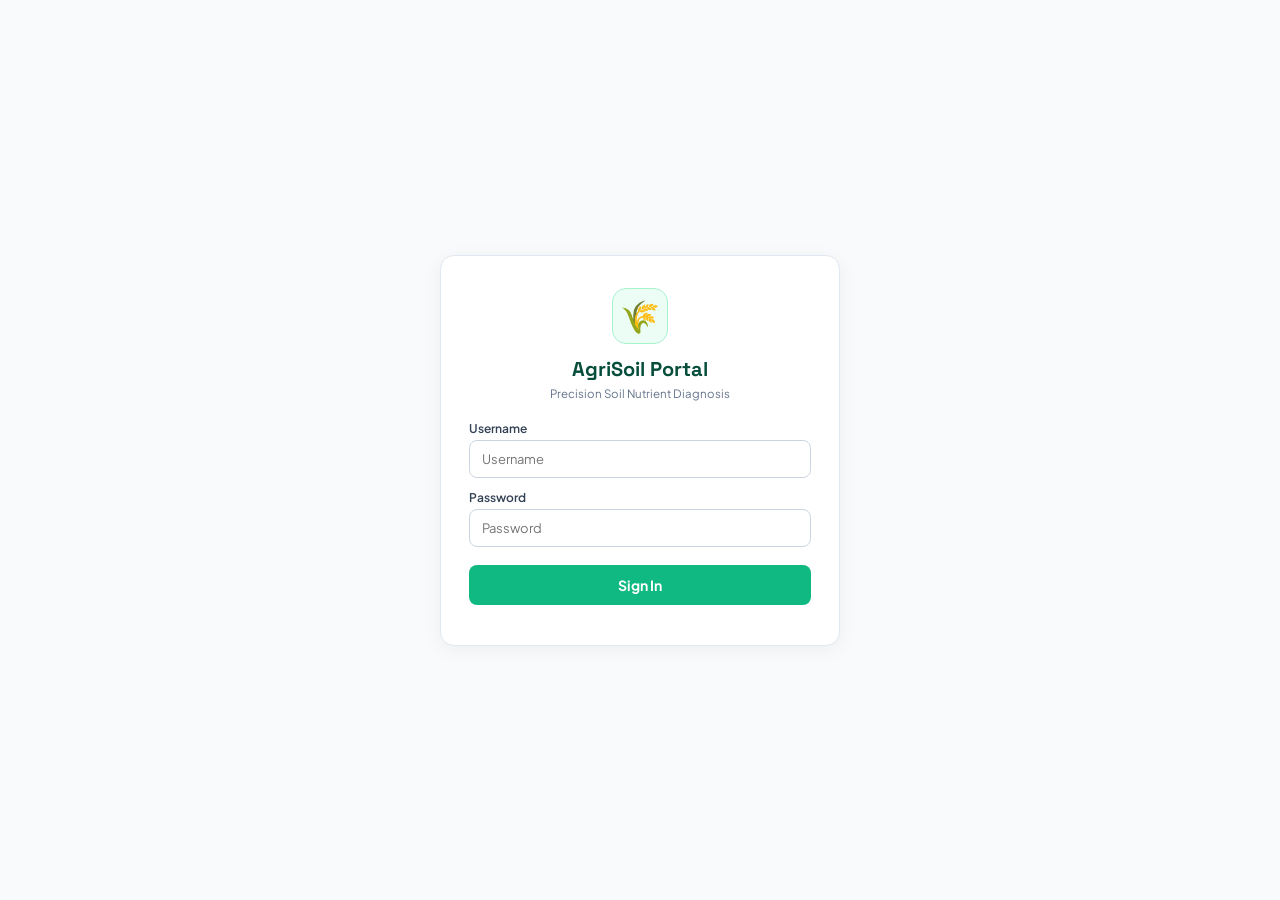
==== capstone/frontend/index.html @ a9e23e3c "fourth" ====
<!DOCTYPE html>
<html lang="en">
<head>
    <meta charset="UTF-8">
    <meta name="viewport" content="width=device-width, initial-scale=1.0">
    <title>Precision Soil Nutrient Diagnosis - Farmer Portal</title>
    
    <!-- Google Fonts -->
    <link rel="preconnect" href="https://fonts.googleapis.com">
    <link rel="preconnect" href="https://fonts.gstatic.com" crossorigin>
    <link href="https://fonts.googleapis.com/css2?family=Plus+Jakarta+Sans:wght@400;500;600;700;800&family=Space+Grotesk:wght@500;700&display=swap" rel="stylesheet">
    
    <!-- Leaflet CSS -->
    <link rel="stylesheet" href="https://unpkg.com/leaflet@1.9.4/dist/leaflet.css" integrity="sha256-p4NxAoJBhIIN+hmNHrzRCf9tD/miZyoHS5obTRR9BMY=" crossorigin=""/>
    
    <!-- Turf.js for geodesic spatial calculations -->
    <script src="https://unpkg.com/@turf/turf@7/turf.min.js"></script>

    <!-- Custom CSS -->
    <link rel="stylesheet" href="style.css">
</head>
<body>
    <!-- 1. Dedicated Farmer Login Screen (Username & Password Only) -->
    <div id="loginScreen" class="login-screen">
        <div class="login-card">
            <div class="login-header">
                <div class="login-logo">🌾</div>
                <h2>AgriSoil Portal</h2>
                <p>Precision Soil Nutrient Diagnosis</p>
            </div>

            <!-- Login Status / Error Notification -->
            <div id="loginStatusMessage" class="login-status-msg" style="display: none;"></div>

            <!-- Sign In Form (Username & Password Only) -->
            <form id="loginForm" class="auth-form">
                <div class="form-group">
                    <label for="loginUsername">Username</label>
                    <input type="text" id="loginUsername" placeholder="Username" autocomplete="username" required>
                </div>
                <div class="form-group">
                    <label for="loginPassword">Password</label>
                    <input type="password" id="loginPassword" placeholder="Password" autocomplete="current-password" required>
                </div>
                <button type="submit" class="btn-auth-primary" id="btnLoginSubmit">Sign In</button>
            </form>
        </div>
    </div>

    <!-- 2. Main Application Screen -->
    <div id="mainAppScreen" class="app-container" style="display: none;">
        
        <!-- Top App Header -->
        <header class="app-header">
            <div class="header-brand">
                <div class="header-icon">🌾</div>
                <div class="header-text">
                    <h1>Smart Soil Health &amp; Nutrient Portal</h1>
                    <p>Instant satellite soil test &amp; crop nutrient guide for your land</p>
                </div>
            </div>
            <div class="header-user" id="headerUserProfile">
                <img id="headerAvatar" class="header-avatar" src="https://ui-avatars.com/api/?name=Farmer" alt="Avatar">
                <div class="header-user-info">
                    <span class="header-user-name" id="headerUserName">Farmer Kishan</span>
                    <span class="header-user-email" id="headerUserEmail">farmer@gmail.com</span>
                </div>
                <button class="btn-logout-sm" id="btnLogoutHeader" title="Sign Out">🚪 Logout</button>
            </div>
        </header>

        <!-- Top Dashboard Viewport (Map on left, Field Controls on right) -->
        <div class="dashboard-viewport" id="dashboardViewport">
            
            <!-- Left: Full Satellite Map Area -->
            <div class="map-section">
                <div id="map"></div>
                
                <!-- Map Overlay Controls -->
                <div class="map-overlay-badge">
                    <span class="live-dot"></span>
                    <span>Live Satellite View</span>
                </div>

                <div class="map-coords-badge" id="mapCoordsBadge">
                    Lat: 13.3409 | Lon: 77.1009
                </div>
            </div>

            <!-- Right: Control Panel (Card Layout) -->
            <div class="controls-section">
                
                <!-- Saved Farms Card -->
                <div class="card" id="savedFarmsSection" style="display: none;">
                    <div class="card-header">
                        <h3>🌾 My Saved Fields</h3>
                        <span class="count-badge" id="farmsCountBadge">0 Fields</span>
                    </div>
                    <p class="card-desc">Choose one of your saved fields or mark a new field on the map below.</p>
                    <div class="select-wrapper">
                        <select id="savedFarmsSelect">
                            <option value="">-- Select a field --</option>
                        </select>
                    </div>
                    <div class="selected-farm-actions" id="farmActionsGroup" style="display: none;">
                        <button class="btn btn-danger-sm" id="btnDeleteFarm">🗑️ Remove Field</button>
                    </div>
                </div>

                <!-- Field Mapping Card (Inspired by reference project) -->
                <div class="card field-mapping-card">
                    <div class="card-header">
                        <h3>📍 Mark Field Boundary</h3>
                    </div>
                    
                    <!-- Status Banner -->
                    <div class="status-banner" id="statusBanner">
                        Click <strong>"Mark Field Corners"</strong>, then tap the 4 corners of your field on the map.
                    </div>

                    <!-- Drawing Controls -->
                    <div class="mapping-btn-grid">
                        <button class="btn btn-primary" id="btnStartDraw">
                            <span>🎯 Mark Field Corners</span>
                        </button>
                        <button class="btn btn-danger" id="btnClearField">
                            <span>🔄 Reset</span>
                        </button>
                        <button class="btn btn-success" id="btnCompleteField" disabled>
                            <span>✅ Done Marking</span>
                        </button>
                    </div>

                    <!-- Area & Selected Points Display -->
                    <div class="area-display" id="areaDisplay" style="display: none;">
                        <div class="area-header">Total Field Area</div>
                        <div class="area-number" id="areaValue">0.00 <span class="unit">Acres</span></div>
                        <div class="area-subinfo" id="areaSubInfo">0 hectares | 0 sq. meters</div>
                    </div>

                    <!-- Save Farm Form (appears when 4 points are completed) -->
                    <div class="save-farm-form" id="saveFarmForm" style="display: none;">
                        <label for="farmNameInput">Field Name:</label>
                        <input type="text" id="farmNameInput" placeholder="e.g. Rice Plot, North Field">
                        <button class="btn btn-emerald" id="btnSaveFarm">💾 Save Field</button>
                    </div>
                </div>

                <!-- Soil Fertility Diagnostic Card -->
                <div class="card fertility-card" id="fertilitySection" style="display: none;">
                    <div class="card-header">
                        <h3>🌱 Soil Health &amp; Nutrients</h3>
                        <span class="active-farm-badge" id="activeFarmBadge">No Field Selected</span>
                    </div>
                    <p class="card-desc">Scan your soil using satellite imagery to check pH and major nutrient levels (N, P, K).</p>
                    
                    <button class="btn btn-gradient" id="btnRunFertility">
                        <span>🔍 Check Soil Nutrients</span>
                    </button>

                    <!-- Processing Spinner -->
                    <div class="loading-container" id="loadingContainer" style="display: none;">
                        <div class="pulsing-radar"></div>
                        <h4 id="loadingTitle">Scanning Your Field from Satellite...</h4>
                        <p id="loadingSubtitle">Analyzing soil reflectance and nutrient levels across your field...</p>
                    </div>
                </div>

            </div>
        </div>

        <!-- 3. Full-Width Diagnosis Results Section (Displayed BELOW map and dashboard) -->
        <section class="results-container full-results-section" id="resultsContainer" style="display: none;">
            
            <!-- Top Return / Field Header Bar -->
            <div class="results-top-bar">
                <div class="results-field-info">
                    <span class="results-field-badge">📍 Field Analysis Results</span>
                    <h2 id="resultsFarmTitle" class="results-farm-title">Crop Health &amp; Soil Nutrients Report</h2>
                    <p class="results-farm-subtitle">Full-width view of satellite crop indicators and soil nutrient heatmaps. Scroll up anytime to return to your dashboard and change fields.</p>
                </div>
                <div class="results-bar-actions">
                    <button type="button" class="btn btn-change-field" onclick="scrollToDashboard()">
                        <span>⬆ Change Field / Back to Map</span>
                    </button>
                </div>
            </div>
            
            <!-- Metadata Strip -->
            <div class="meta-strip">
                <div class="meta-item">
                    <span class="meta-label">Scan Date</span>
                    <span class="meta-val" id="metaDate">-</span>
                </div>
                <div class="meta-item">
                    <span class="meta-label">Cloud Level</span>
                    <span class="meta-val" id="metaCloud">-</span>
                </div>
                <div class="meta-item">
                    <span class="meta-label">Detail Resolution</span>
                    <span class="meta-val">10m x 10m grid</span>
                </div>
                <div class="meta-item">
                    <span class="meta-label">Tested Land Points</span>
                    <span class="meta-val" id="metaPixels">-</span>
                </div>
            </div>

            <!-- Acquisition & Season Note -->
            <div class="season-note" id="seasonNoteBox" style="display: none;">
                <span class="season-icon">🛰️</span>
                <div class="season-text" id="seasonNoteText"></div>
            </div>

            <!-- Land-Cover Surface Validation Alert -->
            <div class="surface-alert" id="surfaceAlertBox" style="display: none;">
                <div class="surface-alert-header">
                    <span id="surfaceAlertIcon">🌱</span>
                    <span id="surfaceAlertTitle">Field Surface Check</span>
                </div>
                <div class="surface-alert-msg" id="surfaceAlertMsg"></div>
            </div>

            <!-- 1. STARTING SECTION: Crop & Soil Satellite Indicators (NDVI, NDBI, BSI, UI) -->
            <div id="viewSpectral" class="results-section-block">
                <div class="section-badge-header">
                    <span class="badge-icon">🛰️</span>
                    <div>
                        <h4 class="section-title">1. Crop Health &amp; Satellite Indicators</h4>
                        <p class="section-subtitle">Real-time vegetation vigor, ground moisture, and bare soil exposure across your field</p>
                    </div>
                </div>

                <!-- 4 Spectral Stat Cards -->
                <div class="nutrients-grid">
                    <div class="nutrient-card card-n">
                        <div class="nut-header">Crop Greenness (NDVI)</div>
                        <div class="nut-val" id="valNdvi">-</div>
                        <div class="nut-status" id="statusNdvi">Plant Health</div>
                        <div class="nut-range" id="rangeNdvi">Min: - | Max: -</div>
                    </div>

                    <div class="nutrient-card card-p">
                        <div class="nut-header">Dry Earth Index (NDBI)</div>
                        <div class="nut-val" id="valNdbi">-</div>
                        <div class="nut-status" id="statusNdbi">Dry Soil Level</div>
                        <div class="nut-range" id="rangeNdbi">Min: - | Max: -</div>
                    </div>

                    <div class="nutrient-card card-ph">
                        <div class="nut-header">Bare Soil Coverage (BSI)</div>
                        <div class="nut-val" id="valBsi">-</div>
                        <div class="nut-status" id="statusBsi">Soil Openness</div>
                        <div class="nut-range" id="rangeBsi">Min: - | Max: -</div>
                    </div>

                    <div class="nutrient-card card-k">
                        <div class="nut-header">Hard Surface Index (UI)</div>
                        <div class="nut-val" id="valUi">-</div>
                        <div class="nut-status" id="statusUi">Firm Surface</div>
                        <div class="nut-range" id="rangeUi">Min: - | Max: -</div>
                    </div>
                </div>

                <!-- 4 Satellite Spectral Heatmaps -->
                <h5 class="subsection-title">Satellite Indicator Maps</h5>
                <div class="heatmaps-grid">
                    <div class="heatmap-box">
                        <div class="heatmap-header-row">
                            <h5>Crop Greenness (NDVI)</h5>
                            <button type="button" class="btn-fullscreen-toggle" onclick="openFullscreenModal('imgHeatmapNdvi', 'Crop Growth &amp; Greenness (NDVI)')">⛶ Full Screen</button>
                        </div>
                        <div class="img-wrapper" onclick="openFullscreenModal('imgHeatmapNdvi', 'Crop Growth &amp; Greenness (NDVI)')">
                            <img id="imgHeatmapNdvi" alt="Crop Greenness Map" src="">
                        </div>
                    </div>

                    <div class="heatmap-box">
                        <div class="heatmap-header-row">
                            <h5>Dry Soil Exposure (NDBI)</h5>
                            <button type="button" class="btn-fullscreen-toggle" onclick="openFullscreenModal('imgHeatmapNdbi', 'Dry Soil Exposure (NDBI)')">⛶ Full Screen</button>
                        </div>
                        <div class="img-wrapper" onclick="openFullscreenModal('imgHeatmapNdbi', 'Dry Soil Exposure (NDBI)')">
                            <img id="imgHeatmapNdbi" alt="Dry Earth Map" src="">
                        </div>
                    </div>

                    <div class="heatmap-box">
                        <div class="heatmap-header-row">
                            <h5>Open Soil Coverage (BSI)</h5>
                            <button type="button" class="btn-fullscreen-toggle" onclick="openFullscreenModal('imgHeatmapBsi', 'Open Soil Coverage (BSI)')">⛶ Full Screen</button>
                        </div>
                        <div class="img-wrapper" onclick="openFullscreenModal('imgHeatmapBsi', 'Open Soil Coverage (BSI)')">
                            <img id="imgHeatmapBsi" alt="Bare Soil Map" src="">
                        </div>
                    </div>

                    <div class="heatmap-box">
                        <div class="heatmap-header-row">
                            <h5>Hard Surface / Structure (UI)</h5>
                            <button type="button" class="btn-fullscreen-toggle" onclick="openFullscreenModal('imgHeatmapUi', 'Hard Surface / Structure (UI)')">⛶ Full Screen</button>
                        </div>
                        <div class="img-wrapper" onclick="openFullscreenModal('imgHeatmapUi', 'Hard Surface / Structure (UI)')">
                            <img id="imgHeatmapUi" alt="Surface Map" src="">
                        </div>
                    </div>
                </div>
            </div>

            <!-- 2. NEXT SECTION: Essential Soil Nutrients (pH, N, P, K) -->
            <div id="viewNutrients" class="results-section-block">
                <div class="section-badge-header">
                    <span class="badge-icon">🌾</span>
                    <div>
                        <h4 class="section-title">2. Soil Nutrients &amp; Fertility Levels</h4>
                        <p class="section-subtitle">Estimated soil acidity and major macronutrient levels for balanced crop fertilization</p>
                    </div>
                </div>

                <!-- 4 Nutrient Stat Cards -->
                <div class="nutrients-grid">
                    <div class="nutrient-card card-ph">
                        <div class="nut-header">Soil Acidity / pH Level</div>
                        <div class="nut-val" id="valPh">-</div>
                        <div class="nut-status" id="statusPh">Optimal</div>
                        <div class="nut-range" id="rangePh">Min: - | Max: -</div>
                    </div>

                    <div class="nutrient-card card-n">
                        <div class="nut-header">Nitrogen (N) - Plant Growth</div>
                        <div class="nut-val" id="valN">- <span class="sub-unit">mg/kg</span></div>
                        <div class="nut-status" id="statusN">Optimal</div>
                        <div class="nut-range" id="rangeN">Min: - | Max: -</div>
                    </div>

                    <div class="nutrient-card card-p">
                        <div class="nut-header">Phosphorus (P) - Root Health</div>
                        <div class="nut-val" id="valP">- <span class="sub-unit">mg/kg</span></div>
                        <div class="nut-status" id="statusP">Optimal</div>
                        <div class="nut-range" id="rangeP">Min: - | Max: -</div>
                    </div>

                    <div class="nutrient-card card-k">
                        <div class="nut-header">Potassium (K) - Plant Strength</div>
                        <div class="nut-val" id="valK">- <span class="sub-unit">mg/kg</span></div>
                        <div class="nut-status" id="statusK">Optimal</div>
                        <div class="nut-range" id="rangeK">Min: - | Max: -</div>
                    </div>
                </div>

                <!-- 4 Soil Nutrient Distribution Heatmaps -->
                <h5 class="subsection-title">Nutrient Distribution Maps</h5>
                <div class="heatmaps-grid">
                    <div class="heatmap-box">
                        <div class="heatmap-header-row">
                            <h5>Soil pH Level Map</h5>
                            <button type="button" class="btn-fullscreen-toggle" onclick="openFullscreenModal('imgHeatmapPh', 'Soil pH Level Map')">⛶ Full Screen</button>
                        </div>
                        <div class="img-wrapper" onclick="openFullscreenModal('imgHeatmapPh', 'Soil pH Level Map')">
                            <img id="imgHeatmapPh" alt="Soil pH Map" src="">
                        </div>
                    </div>

                    <div class="heatmap-box">
                        <div class="heatmap-header-row">
                            <h5>Nitrogen (N) Map</h5>
                            <button type="button" class="btn-fullscreen-toggle" onclick="openFullscreenModal('imgHeatmapN', 'Nitrogen (N) Distribution Map')">⛶ Full Screen</button>
                        </div>
                        <div class="img-wrapper" onclick="openFullscreenModal('imgHeatmapN', 'Nitrogen (N) Distribution Map')">
                            <img id="imgHeatmapN" alt="Nitrogen Map" src="">
                        </div>
                    </div>

                    <div class="heatmap-box">
                        <div class="heatmap-header-row">
                            <h5>Phosphorus (P) Map</h5>
                            <button type="button" class="btn-fullscreen-toggle" onclick="openFullscreenModal('imgHeatmapP', 'Phosphorus (P) Distribution Map')">⛶ Full Screen</button>
                        </div>
                        <div class="img-wrapper" onclick="openFullscreenModal('imgHeatmapP', 'Phosphorus (P) Distribution Map')">
                            <img id="imgHeatmapP" alt="Phosphorus Map" src="">
                        </div>
                    </div>

                    <div class="heatmap-box">
                        <div class="heatmap-header-row">
                            <h5>Potassium (K) Map</h5>
                            <button type="button" class="btn-fullscreen-toggle" onclick="openFullscreenModal('imgHeatmapK', 'Potassium (K) Distribution Map')">⛶ Full Screen</button>
                        </div>
                        <div class="img-wrapper" onclick="openFullscreenModal('imgHeatmapK', 'Potassium (K) Distribution Map')">
                            <img id="imgHeatmapK" alt="Potassium Map" src="">
                        </div>
                    </div>
                </div>
            </div>

        </section>

    </div>

    <!-- Floating Back-to-Dashboard Button -->
    <button id="btnFloatingBackToDashboard" class="btn-floating-top" onclick="scrollToDashboard()" title="Change Field / Back to Map" style="display: none;">
        <span>⬆ Change Field</span>
    </button>

    <!-- Full Screen Image Modal -->
    <div id="fullscreenModal" class="fullscreen-modal" style="display: none;">
        <div class="fullscreen-modal-backdrop" onclick="closeFullscreenModal()"></div>
        <div class="fullscreen-modal-content">
            <div class="fullscreen-modal-header">
                <h3 id="fullscreenModalTitle">Map View</h3>
                <button type="button" class="btn-modal-close" onclick="closeFullscreenModal()" title="Close (Esc)">✕ Close</button>
            </div>
            <div class="fullscreen-modal-body">
                <img id="fullscreenModalImg" src="" alt="Full Screen Map View">
            </div>
        </div>
    </div>

    <!-- Leaflet JS -->
    <script src="https://unpkg.com/leaflet@1.9.4/dist/leaflet.js" integrity="sha256-20nQCchB9co0qIjJZRGuk2/Z9VM+kNiyxNV1lvTlZBo=" crossorigin=""></script>
    
    <!-- Application Logic -->
    <script src="app.js"></script>
</body>
</html>
---- capstone/frontend/style.css ----
/* ==========================================================================
   Precision Soil Nutrient Diagnosis - UI/UX Stylesheet
   Modern, responsive agricultural portal with Leaflet satellite mapping
   ========================================================================== */

:root {
    --bg-gradient: linear-gradient(135deg, #064e3b 0%, #047857 50%, #10b981 100%);
    --card-bg: #ffffff;
    --primary: #2563eb;
    --primary-hover: #1d4ed8;
    --success: #16a34a;
    --success-hover: #15803d;
    --danger: #dc2626;
    --danger-hover: #b91c1c;
    --emerald: #059669;
    --emerald-hover: #047857;
    --text-main: #0f172a;
    --text-muted: #64748b;
    --border-color: #e2e8f0;
    --font-sans: 'Plus Jakarta Sans', system-ui, -apple-system, sans-serif;
    --font-heading: 'Space Grotesk', sans-serif;
}

* {
    margin: 0;
    padding: 0;
    box-sizing: border-box;
}

body {
    font-family: var(--font-sans);
    background: var(--bg-gradient);
    min-height: 100vh;
    color: var(--text-main);
    overflow-x: hidden;
    overflow-y: auto;
    scroll-behavior: smooth;
}

/* App Main Container (Vertical Page Flow) */
.app-container {
    display: flex;
    flex-direction: column;
    width: 100%;
    min-height: 100vh;
    padding: 0;
    gap: 0;
}

/* Top App Header (Spans Full Width at Top) */
.app-header {
    width: 100%;
    display: flex;
    align-items: center;
    justify-content: space-between;
    padding: 12px 28px;
    background: #ffffff;
    border-bottom: 1px solid var(--border-color);
    box-shadow: 0 2px 10px rgba(0, 0, 0, 0.05);
    position: sticky;
    top: 0;
    z-index: 1000;
    box-sizing: border-box;
}

/* Dashboard Viewport (Map on Left, Field Controls on Right) */
.dashboard-viewport {
    display: flex;
    gap: 20px;
    padding: 20px 28px;
    height: calc(100vh - 72px);
    min-height: 620px;
    box-sizing: border-box;
    width: 100%;
}

/* Map Section (Left 58%) */
.map-section {
    flex: 1.35;
    background: #0f172a;
    border-radius: 16px;
    overflow: hidden;
    position: relative;
    box-shadow: 0 10px 30px rgba(0, 0, 0, 0.15);
    border: 1px solid rgba(255, 255, 255, 0.15);
    height: 100%;
}

#map {
    height: 100%;
    width: 100%;
    z-index: 1;
}

.map-overlay-badge {
    position: absolute;
    top: 16px;
    left: 60px;
    background: rgba(15, 23, 42, 0.85);
    backdrop-filter: blur(8px);
    color: #f8fafc;
    padding: 8px 14px;
    border-radius: 30px;
    font-size: 12px;
    font-weight: 600;
    z-index: 1000;
    display: flex;
    align-items: center;
    gap: 8px;
    border: 1px solid rgba(255, 255, 255, 0.2);
    box-shadow: 0 4px 12px rgba(0,0,0,0.3);
}

.live-dot {
    width: 8px;
    height: 8px;
    background: #10b981;
    border-radius: 50%;
    animation: pulseDot 2s infinite;
}

@keyframes pulseDot {
    0% { transform: scale(0.95); box-shadow: 0 0 0 0 rgba(16, 185, 129, 0.7); }
    70% { transform: scale(1.1); box-shadow: 0 0 0 8px rgba(16, 185, 129, 0); }
    100% { transform: scale(0.95); box-shadow: 0 0 0 0 rgba(16, 185, 129, 0); }
}

.map-coords-badge {
    position: absolute;
    bottom: 16px;
    right: 16px;
    background: rgba(15, 23, 42, 0.8);
    backdrop-filter: blur(6px);
    color: #cbd5e1;
    padding: 6px 12px;
    border-radius: 8px;
    font-size: 11px;
    font-family: monospace;
    z-index: 1000;
    pointer-events: none;
}

/* Controls Section (Right 42%) */
.controls-section {
    flex: 1;
    background: rgba(255, 255, 255, 0.98);
    backdrop-filter: blur(12px);
    border-radius: 16px;
    padding: 20px;
    overflow-y: auto;
    height: 100%;
    box-shadow: 0 10px 30px rgba(0, 0, 0, 0.08);
    display: flex;
    flex-direction: column;
    gap: 16px;
    border: 1px solid var(--border-color);
    box-sizing: border-box;
}

/* Custom Scrollbar */
.controls-section::-webkit-scrollbar {
    width: 6px;
}
.controls-section::-webkit-scrollbar-thumb {
    background: #cbd5e1;
    border-radius: 4px;
}

.header-brand {
    display: flex;
    align-items: center;
    gap: 12px;
}

.header-icon {
    font-size: 26px;
    background: #ecfdf5;
    width: 44px;
    height: 44px;
    display: flex;
    align-items: center;
    justify-content: center;
    border-radius: 12px;
    border: 1px solid #a7f3d0;
}

.header-text h1 {
    font-family: var(--font-heading);
    font-size: 16px;
    font-weight: 700;
    color: #064e3b;
    line-height: 1.2;
}

.header-text p {
    font-size: 11px;
    color: var(--text-muted);
}

.header-user {
    display: flex;
    align-items: center;
    gap: 8px;
    background: #f8fafc;
    border: 1px solid #e2e8f0;
    padding: 4px 10px 4px 6px;
    border-radius: 24px;
}

.header-avatar {
    width: 32px;
    height: 32px;
    border-radius: 50%;
    object-fit: cover;
    background: #e2e8f0;
    border: 1.5px solid #10b981;
}

.header-user-info {
    display: flex;
    flex-direction: column;
    text-align: left;
    max-width: 140px;
}

.header-user-name {
    font-size: 12px;
    font-weight: 700;
    color: #0f172a;
    white-space: nowrap;
    overflow: hidden;
    text-overflow: ellipsis;
}

.header-user-email {
    font-size: 10px;
    color: #64748b;
    white-space: nowrap;
    overflow: hidden;
    text-overflow: ellipsis;
}

.btn-logout-sm {
    background: #fee2e2;
    color: #dc2626;
    border: 1px solid #fca5a5;
    border-radius: 12px;
    padding: 4px 8px;
    font-size: 11px;
    font-weight: 600;
    cursor: pointer;
    transition: all 0.2s;
    white-space: nowrap;
}

.btn-logout-sm:hover {
    background: #fca5a5;
    color: #7f1d1d;
}

/* Card Common */
.card {
    background: #ffffff;
    border-radius: 12px;
    padding: 16px;
    border: 1px solid var(--border-color);
    box-shadow: 0 2px 8px rgba(0,0,0,0.04);
}

.card-header {
    display: flex;
    justify-content: space-between;
    align-items: center;
    margin-bottom: 8px;
}

.card-header h3 {
    font-size: 14px;
    font-weight: 700;
    color: #1e293b;
}

.card-desc {
    font-size: 12px;
    color: var(--text-muted);
    margin-bottom: 12px;
    line-height: 1.4;
}

.badge {
    background: #f1f5f9;
    color: #64748b;
    padding: 3px 8px;
    border-radius: 20px;
    font-size: 11px;
    font-weight: 600;
}

.count-badge {
    background: #ecfdf5;
    color: #059669;
    padding: 3px 8px;
    border-radius: 20px;
    font-size: 11px;
    font-weight: 700;
}

/* Auth Section */
.input-group {
    display: flex;
    gap: 8px;
}

.input-group input, .save-farm-form input, select {
    width: 100%;
    padding: 10px 12px;
    border: 1.5px solid var(--border-color);
    border-radius: 8px;
    font-size: 13px;
    font-family: inherit;
    transition: all 0.2s;
    outline: none;
}

.input-group input:focus, .save-farm-form input:focus, select:focus {
    border-color: var(--emerald);
    box-shadow: 0 0 0 3px rgba(16, 185, 129, 0.15);
}

.farmer-profile {
    display: flex;
    align-items: center;
    gap: 12px;
}

.profile-avatar {
    width: 44px;
    height: 44px;
    border-radius: 50%;
    background: #e0f2fe;
    display: flex;
    align-items: center;
    justify-content: center;
    font-size: 22px;
}

.profile-details {
    flex: 1;
}

.profile-details h4 {
    font-size: 14px;
    font-weight: 700;
    color: #0f172a;
}

.profile-details span {
    font-size: 11px;
    color: var(--text-muted);
    display: block;
}

.farmer-id-tag {
    font-size: 10px;
    font-weight: 700;
    color: #059669;
    background: #ecfdf5;
    display: inline-block;
    padding: 2px 6px;
    border-radius: 4px;
    margin-top: 2px;
}

/* Buttons */
.btn {
    padding: 10px 16px;
    border: none;
    border-radius: 8px;
    font-size: 13px;
    font-weight: 600;
    cursor: pointer;
    transition: all 0.2s;
    display: inline-flex;
    align-items: center;
    justify-content: center;
    gap: 6px;
    white-space: nowrap;
}

.btn:disabled {
    opacity: 0.5;
    cursor: not-allowed;
    transform: none !important;
}

.btn-primary {
    background: var(--primary);
    color: white;
}
.btn-primary:hover:not(:disabled) {
    background: var(--primary-hover);
    transform: translateY(-1px);
}

.btn-danger {
    background: var(--danger);
    color: white;
}
.btn-danger:hover:not(:disabled) {
    background: var(--danger-hover);
    transform: translateY(-1px);
}

.btn-success {
    background: var(--success);
    color: white;
}
.btn-success:hover:not(:disabled) {
    background: var(--success-hover);
    transform: translateY(-1px);
}

.btn-emerald {
    background: var(--emerald);
    color: white;
    width: 100%;
}
.btn-emerald:hover:not(:disabled) {
    background: var(--emerald-hover);
}

.btn-secondary {
    background: #f1f5f9;
    color: #334155;
    border: 1px solid #cbd5e1;
}
.btn-secondary:hover {
    background: #e2e8f0;
}

.btn-logout {
    background: #fef2f2;
    color: #dc2626;
    border: 1px solid #fecaca;
    padding: 6px 12px;
    font-size: 12px;
}
.btn-logout:hover {
    background: #fee2e2;
}

.btn-danger-sm {
    background: #fef2f2;
    color: #dc2626;
    border: 1px solid #fecaca;
    padding: 8px 12px;
    font-size: 12px;
    width: 100%;
    margin-top: 8px;
}
.btn-danger-sm:hover {
    background: #fee2e2;
}

.btn-gradient {
    background: linear-gradient(135deg, #059669 0%, #047857 100%);
    color: white;
    font-size: 14px;
    font-weight: 700;
    padding: 14px;
    width: 100%;
    box-shadow: 0 4px 14px rgba(5, 150, 105, 0.35);
}
.btn-gradient:hover:not(:disabled) {
    background: linear-gradient(135deg, #047857 0%, #065f46 100%);
    transform: translateY(-2px);
    box-shadow: 0 6px 20px rgba(5, 150, 105, 0.45);
}

/* Status Banner */
.status-banner {
    background: #eff6ff;
    border-left: 4px solid #3b82f6;
    padding: 10px 14px;
    border-radius: 6px;
    font-size: 12px;
    color: #1e40af;
    margin-bottom: 12px;
    line-height: 1.4;
}

/* Mapping Grid Buttons (Like Reference) */
.mapping-btn-grid {
    display: grid;
    grid-template-columns: 1fr 1fr 1fr;
    gap: 8px;
    margin-bottom: 14px;
}

.mapping-btn-grid .btn {
    width: 100%;
    padding: 10px 8px;
    font-size: 12px;
}

/* Area Display */
.area-display {
    background: #ecfdf5;
    border: 1.5px solid #a7f3d0;
    border-radius: 8px;
    padding: 12px;
    text-align: center;
    margin-bottom: 12px;
}

.area-header {
    font-size: 11px;
    font-weight: 700;
    color: #047857;
    text-transform: uppercase;
    letter-spacing: 0.5px;
}

.area-number {
    font-family: var(--font-heading);
    font-size: 24px;
    font-weight: 800;
    color: #065f46;
    margin: 2px 0;
}

.area-number .unit {
    font-size: 14px;
    font-weight: 600;
}

.area-subinfo {
    font-size: 11px;
    color: #059669;
}

/* Save Farm Form */
.save-farm-form {
    background: #f8fafc;
    border: 1px solid var(--border-color);
    border-radius: 8px;
    padding: 12px;
    display: flex;
    flex-direction: column;
    gap: 8px;
}
.save-farm-form label {
    font-size: 12px;
    font-weight: 600;
    color: #334155;
}

/* Loading Radar */
.loading-container {
    text-align: center;
    padding: 24px 12px;
    background: #f8fafc;
    border-radius: 12px;
    margin-top: 14px;
    border: 1px dashed #cbd5e1;
}

.pulsing-radar {
    width: 50px;
    height: 50px;
    border-radius: 50%;
    background: rgba(5, 150, 105, 0.2);
    margin: 0 auto 14px;
    position: relative;
    border: 2px solid #059669;
    animation: radarRipple 1.5s infinite ease-out;
}

@keyframes radarRipple {
    0% { transform: scale(0.8); opacity: 1; }
    100% { transform: scale(1.6); opacity: 0; }
}

.loading-container h4 {
    font-size: 14px;
    font-weight: 700;
    color: #0f172a;
    margin-bottom: 4px;
}

.loading-container p {
    font-size: 12px;
    color: var(--text-muted);
}

/* Results Section */
.meta-strip {
    display: grid;
    grid-template-columns: repeat(4, 1fr);
    background: #f1f5f9;
    border-radius: 8px;
    padding: 10px;
    gap: 6px;
    margin: 14px 0;
    text-align: center;
}

.meta-label {
    display: block;
    font-size: 10px;
    font-weight: 600;
    color: #64748b;
    text-transform: uppercase;
}

.meta-val {
    font-size: 12px;
    font-weight: 700;
    color: #0f172a;
}

/* Season & Acquisition Strategy Note */
.season-note {
    display: flex;
    align-items: center;
    gap: 8px;
    background: #f8fafc;
    border: 1px solid #cbd5e1;
    border-radius: 8px;
    padding: 8px 12px;
    font-size: 11px;
    color: #334155;
    margin: 10px 0;
    line-height: 1.4;
}

.season-icon {
    font-size: 16px;
    flex-shrink: 0;
}

/* Surface Classification Alert */
.surface-alert {
    border-radius: 8px;
    padding: 10px 14px;
    margin: 10px 0 14px;
    font-size: 12px;
    line-height: 1.4;
    transition: all 0.2s ease;
}

.surface-alert.valid-soil {
    background: #ecfdf5;
    border: 1.5px solid #a7f3d0;
    color: #065f46;
}

.surface-alert.warning-roof {
    background: #fffbeb;
    border: 1.5px solid #fde68a;
    color: #92400e;
}

.surface-alert-header {
    font-weight: 700;
    font-size: 13px;
    margin-bottom: 4px;
    display: flex;
    align-items: center;
    gap: 6px;
}

.surface-alert-msg {
    font-size: 11.5px;
    opacity: 0.95;
}

/* Layer Switcher Tabs */
.layer-tab-group {
    display: flex;
    gap: 6px;
    margin: 14px 0 10px;
    background: #f1f5f9;
    padding: 4px;
    border-radius: 10px;
    border: 1px solid #cbd5e1;
}

.layer-tab {
    flex: 1;
    border: none;
    background: transparent;
    padding: 8px 10px;
    font-size: 11.5px;
    font-weight: 700;
    color: #64748b;
    border-radius: 8px;
    cursor: pointer;
    transition: all 0.2s ease;
    display: flex;
    align-items: center;
    justify-content: center;
    gap: 6px;
}

.layer-tab:hover {
    color: #0f172a;
    background: rgba(255, 255, 255, 0.6);
}

.layer-tab.active {
    background: #ffffff;
    color: #065f46;
    box-shadow: 0 2px 6px rgba(0,0,0,0.08);
}

.section-title {
    font-size: 13px;
    font-weight: 700;
    color: #1e293b;
    margin: 14px 0 8px;
    text-transform: uppercase;
    letter-spacing: 0.5px;
}

.section-subtitle {
    font-size: 11px;
    color: var(--text-muted);
    margin-bottom: 10px;
}

/* Full-Width Results Section */
.full-results-section {
    width: 100%;
    max-width: 1440px;
    margin: 0 auto;
    padding: 32px 28px 80px 28px;
    box-sizing: border-box;
}

/* Results Top Bar with Change Field Button */
.results-top-bar {
    display: flex;
    align-items: center;
    justify-content: space-between;
    background: #ffffff;
    border: 1px solid var(--border-color);
    border-radius: 14px;
    padding: 18px 24px;
    margin-bottom: 22px;
    box-shadow: 0 4px 16px rgba(0, 0, 0, 0.04);
    flex-wrap: wrap;
    gap: 14px;
}

.results-field-badge {
    display: inline-block;
    font-size: 11px;
    font-weight: 700;
    color: #047857;
    background: #ecfdf5;
    padding: 4px 10px;
    border-radius: 20px;
    border: 1px solid #a7f3d0;
    margin-bottom: 6px;
    text-transform: uppercase;
    letter-spacing: 0.5px;
}

.results-farm-title {
    font-family: var(--font-heading);
    font-size: 22px;
    font-weight: 800;
    color: #064e3b;
    margin: 0 0 4px 0;
}

.results-farm-subtitle {
    font-size: 12.5px;
    color: var(--text-muted);
    margin: 0;
}

.btn-change-field {
    background: #047857;
    color: #ffffff;
    border: none;
    border-radius: 8px;
    padding: 10px 18px;
    font-size: 13px;
    font-weight: 700;
    cursor: pointer;
    display: flex;
    align-items: center;
    gap: 6px;
    transition: all 0.2s;
    box-shadow: 0 4px 12px rgba(4, 120, 87, 0.25);
}

.btn-change-field:hover {
    background: #065f46;
    transform: translateY(-2px);
    box-shadow: 0 6px 16px rgba(4, 120, 87, 0.35);
}

/* 4 Stat Cards Grid (Spans Full Width: 4 columns on desktop) */
.nutrients-grid {
    display: grid;
    grid-template-columns: repeat(4, 1fr);
    gap: 16px;
    margin-bottom: 24px;
}

.nutrient-card {
    background: #ffffff;
    border-radius: 12px;
    padding: 16px;
    border: 1.5px solid var(--border-color);
    box-shadow: 0 2px 8px rgba(0,0,0,0.04);
    transition: transform 0.2s, box-shadow 0.2s;
}

.nutrient-card:hover {
    transform: translateY(-2px);
    box-shadow: 0 6px 16px rgba(0,0,0,0.06);
}

.card-ph { border-left: 5px solid #16a34a; }
.card-n  { border-left: 5px solid #059669; }
.card-p  { border-left: 5px solid #ea580c; }
.card-k  { border-left: 5px solid #7c3aed; }

.nut-header {
    font-size: 11.5px;
    font-weight: 700;
    color: #475569;
    margin-bottom: 6px;
}

.nut-val {
    font-family: var(--font-heading);
    font-size: 26px;
    font-weight: 800;
    color: #0f172a;
    line-height: 1.1;
}

.sub-unit {
    font-size: 12px;
    font-weight: 600;
    color: #64748b;
}

.nut-status {
    font-size: 12px;
    font-weight: 700;
    color: #16a34a;
    margin-top: 6px;
}

.nut-range {
    font-size: 11px;
    color: #94a3b8;
    margin-top: 3px;
}

/* Full-Width 2D Heatmaps Grid (Large 2-column or 4-column layout) */
.heatmaps-grid {
    display: grid;
    grid-template-columns: repeat(2, 1fr);
    gap: 24px;
    margin-top: 14px;
}

@media (min-width: 1400px) {
    .heatmaps-grid {
        grid-template-columns: repeat(4, 1fr);
        gap: 20px;
    }
}

.heatmap-box {
    background: #ffffff;
    border-radius: 14px;
    padding: 16px;
    border: 1px solid var(--border-color);
    box-shadow: 0 4px 16px rgba(0, 0, 0, 0.05);
    display: flex;
    flex-direction: column;
    gap: 10px;
    transition: transform 0.2s, box-shadow 0.2s;
}

.heatmap-box:hover {
    transform: translateY(-2px);
    box-shadow: 0 8px 24px rgba(0, 0, 0, 0.08);
}

.heatmap-header-row {
    display: flex;
    align-items: center;
    justify-content: space-between;
    gap: 8px;
    padding-bottom: 4px;
}

.heatmap-header-row h5 {
    font-size: 13.5px;
    font-weight: 700;
    color: #1e293b;
    margin-bottom: 0;
    text-align: left;
    white-space: nowrap;
    overflow: hidden;
    text-overflow: ellipsis;
}

.btn-fullscreen-toggle {
    background: #ecfdf5;
    color: #047857;
    border: 1px solid #a7f3d0;
    border-radius: 8px;
    padding: 5px 11px;
    font-size: 11px;
    font-weight: 700;
    cursor: pointer;
    white-space: nowrap;
    transition: all 0.2s ease;
    display: flex;
    align-items: center;
    gap: 4px;
    flex-shrink: 0;
    box-shadow: 0 1px 3px rgba(0,0,0,0.05);
}

.btn-fullscreen-toggle:hover {
    background: #059669;
    color: #ffffff;
    border-color: #059669;
    transform: translateY(-1px);
    box-shadow: 0 3px 8px rgba(5, 150, 105, 0.25);
}

.heatmap-box .img-wrapper {
    background: #f8fafc;
    border-radius: 10px;
    overflow: hidden;
    height: 380px;
    display: flex;
    align-items: center;
    justify-content: center;
    cursor: pointer;
    border: 1px solid #e2e8f0;
    position: relative;
}

.heatmap-box img {
    width: 100%;
    height: 100%;
    object-fit: contain;
    display: block;
    border-radius: 6px;
    transition: transform 0.25s ease;
    cursor: zoom-in;
}

.heatmap-box img:hover {
    transform: scale(1.02);
}

/* Floating Back-to-Dashboard Button */
.btn-floating-top {
    position: fixed;
    bottom: 28px;
    right: 28px;
    z-index: 9999;
    background: #047857;
    color: #ffffff;
    border: 2px solid #a7f3d0;
    border-radius: 40px;
    padding: 12px 22px;
    font-size: 13.5px;
    font-weight: 700;
    font-family: var(--font-sans);
    box-shadow: 0 10px 25px rgba(4, 120, 87, 0.4);
    cursor: pointer;
    display: flex;
    align-items: center;
    gap: 8px;
    transition: all 0.2s ease;
}

.btn-floating-top:hover {
    background: #065f46;
    transform: translateY(-3px);
    box-shadow: 0 14px 30px rgba(4, 120, 87, 0.5);
}

/* Results Section Blocks (Continuous Scroll) */
.results-section-block {
    display: block;
    margin-top: 18px;
    padding-top: 14px;
    border-top: 1px solid #e2e8f0;
}

.results-section-block:first-of-type {
    margin-top: 12px;
    padding-top: 0;
    border-top: none;
}

.section-badge-header {
    display: flex;
    align-items: flex-start;
    gap: 10px;
    margin-bottom: 12px;
    background: #f8fafc;
    padding: 10px 12px;
    border-radius: 10px;
    border-left: 4px solid #10b981;
}

.section-badge-header .badge-icon {
    font-size: 20px;
    line-height: 1;
}

.section-badge-header .section-title {
    font-size: 13.5px;
    font-weight: 700;
    color: #0f172a;
    margin-bottom: 2px;
}

.section-badge-header .section-subtitle {
    font-size: 11px;
    color: #64748b;
    line-height: 1.3;
}

.subsection-title {
    font-size: 12px;
    font-weight: 700;
    color: #334155;
    margin: 14px 0 8px;
    display: flex;
    align-items: center;
    gap: 6px;
}

/* Fullscreen Modal Overlay */
.fullscreen-modal {
    position: fixed;
    top: 0;
    left: 0;
    width: 100vw;
    height: 100vh;
    z-index: 999999;
    display: flex;
    align-items: center;
    justify-content: center;
    padding: 16px;
    box-sizing: border-box;
}

.fullscreen-modal-backdrop {
    position: absolute;
    top: 0;
    left: 0;
    width: 100%;
    height: 100%;
    background: rgba(15, 23, 42, 0.88);
    backdrop-filter: blur(8px);
}

.fullscreen-modal-content {
    position: relative;
    z-index: 10;
    background: #ffffff;
    border-radius: 14px;
    max-width: 95vw;
    max-height: 94vh;
    width: 860px;
    display: flex;
    flex-direction: column;
    overflow: hidden;
    box-shadow: 0 25px 50px -12px rgba(0, 0, 0, 0.6);
    animation: modalPop 0.22s ease-out;
}

@keyframes modalPop {
    from { opacity: 0; transform: scale(0.95); }
    to { opacity: 1; transform: scale(1); }
}

.fullscreen-modal-header {
    display: flex;
    align-items: center;
    justify-content: space-between;
    padding: 12px 18px;
    background: #f8fafc;
    border-bottom: 1px solid #e2e8f0;
}

.fullscreen-modal-header h3 {
    font-size: 14.5px;
    font-weight: 700;
    color: #0f172a;
    font-family: var(--font-heading);
    margin: 0;
}

.btn-modal-close {
    background: #f1f5f9;
    color: #475569;
    border: 1px solid #cbd5e1;
    border-radius: 8px;
    padding: 6px 14px;
    font-size: 12px;
    font-weight: 700;
    cursor: pointer;
    transition: all 0.2s;
}

.btn-modal-close:hover {
    background: #ef4444;
    color: #ffffff;
    border-color: #ef4444;
}

.fullscreen-modal-body {
    padding: 16px;
    overflow: auto;
    display: flex;
    align-items: center;
    justify-content: center;
    background: #ffffff;
    min-height: 300px;
}

.fullscreen-modal-body img {
    max-width: 100%;
    max-height: 76vh;
    object-fit: contain;
    border-radius: 8px;
    box-shadow: 0 4px 14px rgba(0,0,0,0.12);
}

/* ==========================================================================
   Simple Dedicated Login Page
   ========================================================================== */
.login-screen {
    position: fixed;
    top: 0;
    left: 0;
    width: 100vw;
    height: 100vh;
    background: #f8fafc;
    display: flex;
    align-items: center;
    justify-content: center;
    z-index: 9999;
    padding: 20px;
    font-family: var(--font-body);
}

.login-card {
    background: #ffffff;
    border: 1px solid #e2e8f0;
    border-radius: 14px;
    width: 100%;
    max-width: 400px;
    padding: 32px 28px;
    box-shadow: 0 4px 20px rgba(0, 0, 0, 0.05);
    text-align: center;
}

.login-header {
    margin-bottom: 20px;
}

.login-logo {
    font-size: 32px;
    width: 56px;
    height: 56px;
    background: #ecfdf5;
    border: 1.5px solid #a7f3d0;
    border-radius: 14px;
    display: flex;
    align-items: center;
    justify-content: center;
    margin: 0 auto 12px;
}

.login-header h2 {
    font-family: var(--font-heading);
    font-size: 20px;
    font-weight: 700;
    color: #064e3b;
    margin-bottom: 4px;
}

.login-header p {
    font-size: 11.5px;
    color: var(--text-muted);
}

.auth-form {
    display: flex;
    flex-direction: column;
    gap: 12px;
    text-align: left;
    margin-bottom: 8px;
}

.auth-form .form-group {
    display: flex;
    flex-direction: column;
    gap: 4px;
}

.auth-form .form-group label {
    font-size: 12px;
    font-weight: 600;
    color: #334155;
}

.auth-form .form-group input {
    width: 100%;
    padding: 10px 12px;
    border: 1.5px solid #cbd5e1;
    border-radius: 8px;
    font-size: 13px;
    font-family: var(--font-sans);
    outline: none;
    transition: all 0.2s ease;
    box-sizing: border-box;
}

.auth-form .form-group input:focus {
    border-color: #10b981;
    box-shadow: 0 0 0 3px rgba(16, 185, 129, 0.15);
}

.btn-auth-primary {
    width: 100%;
    background: #10b981;
    color: #ffffff;
    border: none;
    border-radius: 8px;
    padding: 11px 16px;
    font-size: 14px;
    font-weight: 700;
    font-family: var(--font-sans);
    cursor: pointer;
    margin-top: 6px;
    transition: background 0.2s ease, transform 0.1s ease;
    display: flex;
    align-items: center;
    justify-content: center;
}

.btn-auth-primary:hover {
    background: #059669;
}

.btn-auth-primary:active {
    transform: scale(0.99);
}

.btn-auth-primary:disabled {
    opacity: 0.6;
    cursor: not-allowed;
}

.auth-toggle-row {
    display: flex;
    align-items: center;
    justify-content: center;
    gap: 6px;
    margin-top: 14px;
    font-size: 12.5px;
    color: #64748b;
}

.btn-auth-link {
    background: none;
    border: none;
    color: #059669;
    font-weight: 700;
    cursor: pointer;
    font-size: 12.5px;
    text-decoration: underline;
    padding: 0;
}

.btn-auth-link:hover {
    color: #047857;
}

.auth-demo-hint {
    font-size: 11.5px;
    color: #475569;
    background: #f1f5f9;
    padding: 6px 10px;
    border-radius: 6px;
    margin-bottom: 8px;
    display: inline-block;
}

.login-footer {
    margin-top: 22px;
    padding-top: 14px;
    border-top: 1px solid #f1f5f9;
    font-size: 10.5px;
    color: #94a3b8;
}

/* Responsive Media Queries */
@media (max-width: 1024px) {
    .dashboard-viewport {
        flex-direction: column;
        height: auto;
        padding: 16px;
    }
    .map-section {
        height: 480px;
        min-height: 400px;
        flex: none;
    }
    .controls-section {
        height: auto;
        max-height: none;
        flex: none;
    }
    .nutrients-grid {
        grid-template-columns: repeat(2, 1fr);
    }
    .heatmaps-grid {
        grid-template-columns: 1fr;
    }
    .heatmap-box .img-wrapper {
        height: 300px;
    }
}

@media (max-width: 640px) {
    .nutrients-grid {
        grid-template-columns: 1fr;
    }
    .app-header {
        padding: 10px 14px;
        flex-direction: column;
        align-items: flex-start;
        gap: 8px;
    }
    .full-results-section {
        padding: 20px 14px 60px 14px;
    }
}
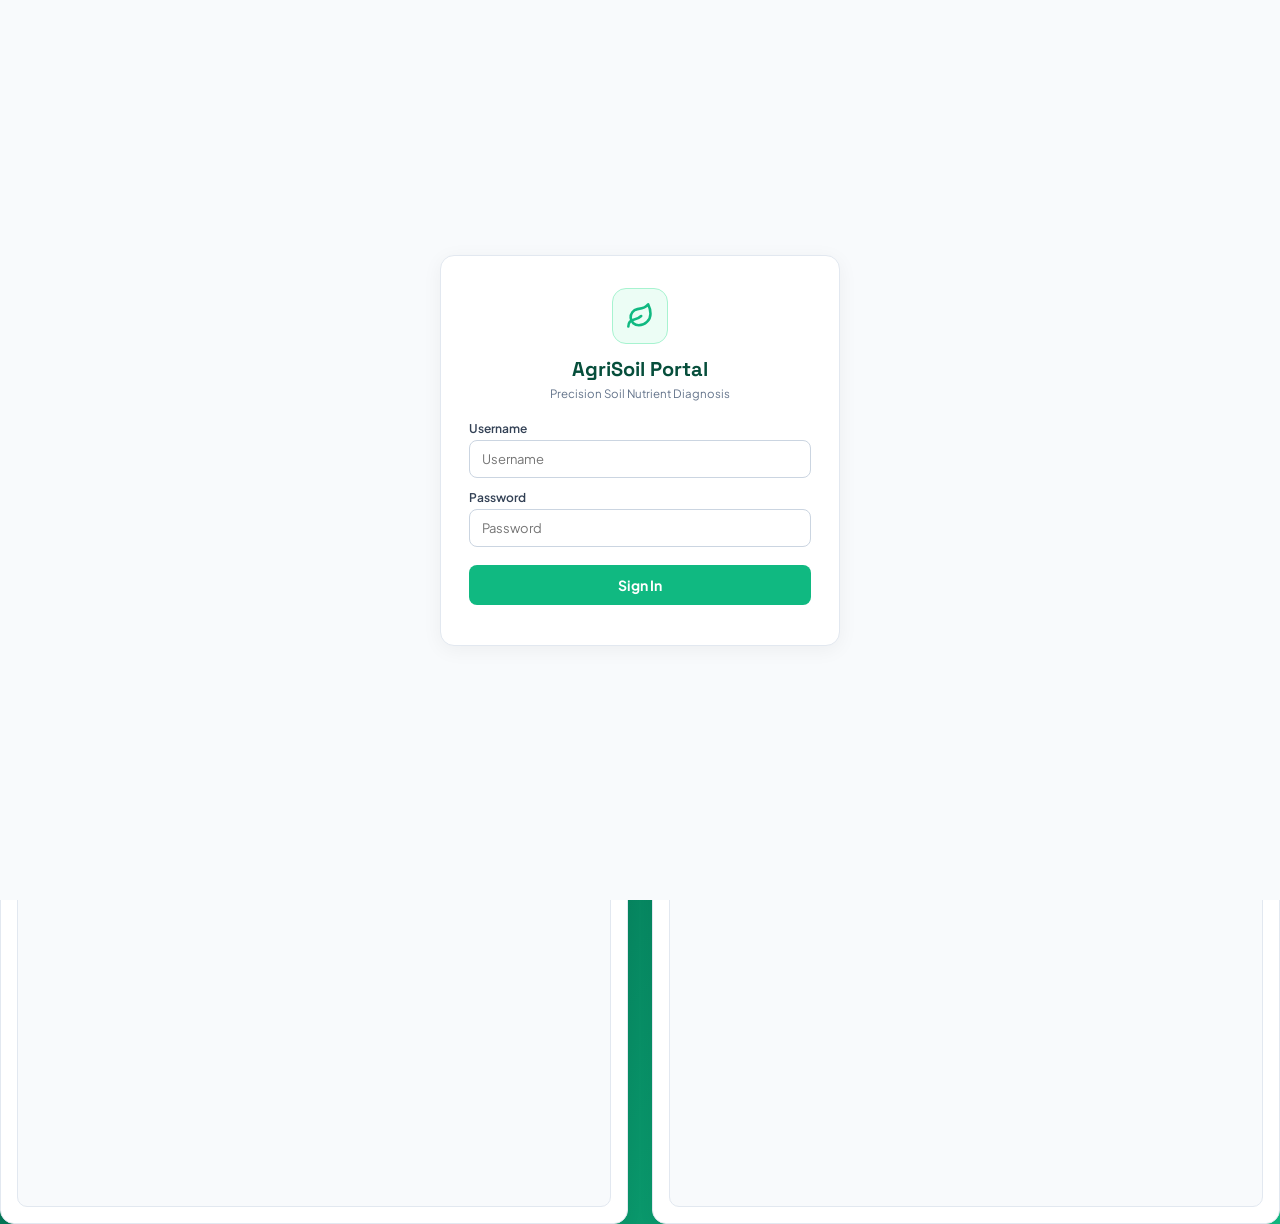
==== commit fac1abeb: "feat(ui): replace casual emojis with professional SVG icons and typography" ====
--- a/capstone/frontend/index.html
+++ b/capstone/frontend/index.html
@@ -16,6 +16,9 @@
     <!-- Turf.js for geodesic spatial calculations -->
     <script src="https://unpkg.com/@turf/turf@7/turf.min.js"></script>
 
+    <!-- Favicon -->
+    <link rel="icon" href="data:image/svg+xml,<svg xmlns=%22http://www.w3.org/2000/svg%22 viewBox=%220 0 24 24%22 fill=%22none%22 stroke=%22%2310b981%22 stroke-width=%222%22 stroke-linecap=%22round%22 stroke-linejoin=%22round%22><path d=%22M11 20A7 7 0 0 1 9.8 6.1C15.5 5 17 4.48 19 2c1 2 2 4.18 2 8 0 5.5-4.78 10-10 10Z%22/><path d=%22M2 21c0-3 1.85-5.36 5.08-6C9.5 14.52 12 13 13 12%22/></svg>">
+
     <!-- Custom CSS -->
     <link rel="stylesheet" href="style.css">
 </head>
@@ -24,7 +27,12 @@
     <div id="loginScreen" class="login-screen">
         <div class="login-card">
             <div class="login-header">
-                <div class="login-logo">🌾</div>
+                <div class="login-logo">
+                    <svg width="28" height="28" viewBox="0 0 24 24" fill="none" stroke="#10b981" stroke-width="2.2" stroke-linecap="round" stroke-linejoin="round">
+                        <path d="M11 20A7 7 0 0 1 9.8 6.1C15.5 5 17 4.48 19 2c1 2 2 4.18 2 8 0 5.5-4.78 10-10 10Z"/>
+                        <path d="M2 21c0-3 1.85-5.36 5.08-6C9.5 14.52 12 13 13 12"/>
+                    </svg>
+                </div>
                 <h2>AgriSoil Portal</h2>
                 <p>Precision Soil Nutrient Diagnosis</p>
             </div>
@@ -53,7 +61,12 @@
         <!-- Top App Header -->
         <header class="app-header">
             <div class="header-brand">
-                <div class="header-icon">🌾</div>
+                <div class="header-icon">
+                    <svg width="24" height="24" viewBox="0 0 24 24" fill="none" stroke="#10b981" stroke-width="2.2" stroke-linecap="round" stroke-linejoin="round">
+                        <path d="M11 20A7 7 0 0 1 9.8 6.1C15.5 5 17 4.48 19 2c1 2 2 4.18 2 8 0 5.5-4.78 10-10 10Z"/>
+                        <path d="M2 21c0-3 1.85-5.36 5.08-6C9.5 14.52 12 13 13 12"/>
+                    </svg>
+                </div>
                 <div class="header-text">
                     <h1>Smart Soil Health &amp; Nutrient Portal</h1>
                     <p>Instant satellite soil test &amp; crop nutrient guide for your land</p>
@@ -65,7 +78,10 @@
                     <span class="header-user-name" id="headerUserName">Farmer Kishan</span>
                     <span class="header-user-email" id="headerUserEmail">farmer@gmail.com</span>
                 </div>
-                <button class="btn-logout-sm" id="btnLogoutHeader" title="Sign Out">🚪 Logout</button>
+                <button class="btn-logout-sm" id="btnLogoutHeader" title="Sign Out">
+                    <svg width="13" height="13" viewBox="0 0 24 24" fill="none" stroke="currentColor" stroke-width="2" stroke-linecap="round" stroke-linejoin="round"><path d="M9 21H5a2 2 0 0 1-2-2V5a2 2 0 0 1 2-2h4"/><polyline points="16 17 21 12 16 7"/><line x1="21" y1="12" x2="9" y2="12"/></svg>
+                    <span>Logout</span>
+                </button>
             </div>
         </header>
 
@@ -93,7 +109,7 @@
                 <!-- Saved Farms Card -->
                 <div class="card" id="savedFarmsSection" style="display: none;">
                     <div class="card-header">
-                        <h3>🌾 My Saved Fields</h3>
+                        <h3>My Saved Fields</h3>
                         <span class="count-badge" id="farmsCountBadge">0 Fields</span>
                     </div>
                     <p class="card-desc">Choose one of your saved fields or mark a new field on the map below.</p>
@@ -103,14 +119,17 @@
                         </select>
                     </div>
                     <div class="selected-farm-actions" id="farmActionsGroup" style="display: none;">
-                        <button class="btn btn-danger-sm" id="btnDeleteFarm">🗑️ Remove Field</button>
+                        <button class="btn btn-danger-sm" id="btnDeleteFarm">
+                            <svg width="13" height="13" viewBox="0 0 24 24" fill="none" stroke="currentColor" stroke-width="2" stroke-linecap="round" stroke-linejoin="round"><polyline points="3 6 5 6 21 6"/><path d="M19 6v14a2 2 0 0 1-2 2H7a2 2 0 0 1-2-2V6m3 0V4a2 2 0 0 1 2-2h4a2 2 0 0 1 2 2v2"/><line x1="10" y1="11" x2="10" y2="17"/><line x1="14" y1="11" x2="14" y2="17"/></svg>
+                            <span>Remove Field</span>
+                        </button>
                     </div>
                 </div>
 
                 <!-- Field Mapping Card (Inspired by reference project) -->
                 <div class="card field-mapping-card">
                     <div class="card-header">
-                        <h3>📍 Mark Field Boundary</h3>
+                        <h3>Mark Field Boundary</h3>
                     </div>
                     
                     <!-- Status Banner -->
@@ -121,13 +140,16 @@
                     <!-- Drawing Controls -->
                     <div class="mapping-btn-grid">
                         <button class="btn btn-primary" id="btnStartDraw">
-                            <span>🎯 Mark Field Corners</span>
+                            <svg width="14" height="14" viewBox="0 0 24 24" fill="none" stroke="currentColor" stroke-width="2" stroke-linecap="round" stroke-linejoin="round"><circle cx="12" cy="12" r="10"/><line x1="22" y1="12" x2="18" y2="12"/><line x1="6" y1="12" x2="2" y2="12"/><line x1="12" y1="6" x2="12" y2="2"/><line x1="12" y1="22" x2="12" y2="18"/></svg>
+                            <span>Mark Field Corners</span>
                         </button>
                         <button class="btn btn-danger" id="btnClearField">
-                            <span>🔄 Reset</span>
+                            <svg width="14" height="14" viewBox="0 0 24 24" fill="none" stroke="currentColor" stroke-width="2" stroke-linecap="round" stroke-linejoin="round"><path d="M3 12a9 9 0 1 0 9-9 9.75 9.75 0 0 0-6.74 2.74L3 8"/><path d="M3 3v5h5"/></svg>
+                            <span>Reset</span>
                         </button>
                         <button class="btn btn-success" id="btnCompleteField" disabled>
-                            <span>✅ Done Marking</span>
+                            <svg width="14" height="14" viewBox="0 0 24 24" fill="none" stroke="currentColor" stroke-width="2" stroke-linecap="round" stroke-linejoin="round"><polyline points="20 6 9 17 4 12"/></svg>
+                            <span>Done Marking</span>
                         </button>
                     </div>
 
@@ -142,20 +164,24 @@
                     <div class="save-farm-form" id="saveFarmForm" style="display: none;">
                         <label for="farmNameInput">Field Name:</label>
                         <input type="text" id="farmNameInput" placeholder="e.g. Rice Plot, North Field">
-                        <button class="btn btn-emerald" id="btnSaveFarm">💾 Save Field</button>
+                        <button class="btn btn-emerald" id="btnSaveFarm">
+                            <svg width="14" height="14" viewBox="0 0 24 24" fill="none" stroke="currentColor" stroke-width="2" stroke-linecap="round" stroke-linejoin="round"><path d="M19 21H5a2 2 0 0 1-2-2V5a2 2 0 0 1 2-2h11l5 5v11a2 2 0 0 1-2 2z"/><polyline points="17 21 17 13 7 13 7 21"/><polyline points="7 3 7 8 15 8"/></svg>
+                            <span>Save Field</span>
+                        </button>
                     </div>
                 </div>
 
                 <!-- Soil Fertility Diagnostic Card -->
                 <div class="card fertility-card" id="fertilitySection" style="display: none;">
                     <div class="card-header">
-                        <h3>🌱 Soil Health &amp; Nutrients</h3>
+                        <h3>Soil Health &amp; Nutrients</h3>
                         <span class="active-farm-badge" id="activeFarmBadge">No Field Selected</span>
                     </div>
                     <p class="card-desc">Scan your soil using satellite imagery to check pH and major nutrient levels (N, P, K).</p>
                     
                     <button class="btn btn-gradient" id="btnRunFertility">
-                        <span>🔍 Check Soil Nutrients</span>
+                        <svg width="15" height="15" viewBox="0 0 24 24" fill="none" stroke="currentColor" stroke-width="2" stroke-linecap="round" stroke-linejoin="round"><circle cx="11" cy="11" r="8"/><line x1="21" y1="21" x2="16.65" y2="16.65"/></svg>
+                        <span>Check Soil Nutrients</span>
                     </button>
 
                     <!-- Processing Spinner -->
@@ -175,13 +201,14 @@
             <!-- Top Return / Field Header Bar -->
             <div class="results-top-bar">
                 <div class="results-field-info">
-                    <span class="results-field-badge">📍 Field Analysis Results</span>
+                    <span class="results-field-badge">Field Analysis Results</span>
                     <h2 id="resultsFarmTitle" class="results-farm-title">Crop Health &amp; Soil Nutrients Report</h2>
                     <p class="results-farm-subtitle">Full-width view of satellite crop indicators and soil nutrient heatmaps. Scroll up anytime to return to your dashboard and change fields.</p>
                 </div>
                 <div class="results-bar-actions">
                     <button type="button" class="btn btn-change-field" onclick="scrollToDashboard()">
-                        <span>⬆ Change Field / Back to Map</span>
+                        <svg width="14" height="14" viewBox="0 0 24 24" fill="none" stroke="currentColor" stroke-width="2" stroke-linecap="round" stroke-linejoin="round"><line x1="12" y1="19" x2="12" y2="5"/><polyline points="5 12 12 5 19 12"/></svg>
+                        <span>Change Field / Back to Map</span>
                     </button>
                 </div>
             </div>
@@ -208,14 +235,16 @@
 
             <!-- Acquisition & Season Note -->
             <div class="season-note" id="seasonNoteBox" style="display: none;">
-                <span class="season-icon">🛰️</span>
+                <span class="season-icon">
+                    <svg width="18" height="18" viewBox="0 0 24 24" fill="none" stroke="#10b981" stroke-width="2" stroke-linecap="round" stroke-linejoin="round"><circle cx="12" cy="12" r="10"/><path d="M12 2a14.5 14.5 0 0 0 0 20 14.5 14.5 0 0 0 0-20"/><path d="M2 12h20"/></svg>
+                </span>
                 <div class="season-text" id="seasonNoteText"></div>
             </div>
 
             <!-- Land-Cover Surface Validation Alert -->
             <div class="surface-alert" id="surfaceAlertBox" style="display: none;">
                 <div class="surface-alert-header">
-                    <span id="surfaceAlertIcon">🌱</span>
+                    <span id="surfaceAlertIcon" class="surface-alert-icon"></span>
                     <span id="surfaceAlertTitle">Field Surface Check</span>
                 </div>
                 <div class="surface-alert-msg" id="surfaceAlertMsg"></div>
@@ -224,8 +253,9 @@
             <!-- 1. STARTING SECTION: Crop & Soil Satellite Indicators (NDVI, NDBI, BSI, UI) -->
             <div id="viewSpectral" class="results-section-block">
                 <div class="section-badge-header">
-                    <span class="badge-icon">🛰️</span>
-                    <div>
+                    <span class="badge-icon">
+                        <svg width="18" height="18" viewBox="0 0 24 24" fill="none" stroke="#10b981" stroke-width="2" stroke-linecap="round" stroke-linejoin="round"><circle cx="12" cy="12" r="10"/><path d="M12 2a14.5 14.5 0 0 0 0 20 14.5 14.5 0 0 0 0-20"/><path d="M2 12h20"/></svg>
+                    </span>
                         <h4 class="section-title">1. Crop Health &amp; Satellite Indicators</h4>
                         <p class="section-subtitle">Real-time vegetation vigor, ground moisture, and bare soil exposure across your field</p>
                     </div>
@@ -268,7 +298,10 @@
                     <div class="heatmap-box">
                         <div class="heatmap-header-row">
                             <h5>Crop Greenness (NDVI)</h5>
-                            <button type="button" class="btn-fullscreen-toggle" onclick="openFullscreenModal('imgHeatmapNdvi', 'Crop Growth &amp; Greenness (NDVI)')">⛶ Full Screen</button>
+                            <button type="button" class="btn-fullscreen-toggle" onclick="openFullscreenModal('imgHeatmapNdvi', 'Crop Growth &amp; Greenness (NDVI)')">
+                                <svg width="12" height="12" viewBox="0 0 24 24" fill="none" stroke="currentColor" stroke-width="2" stroke-linecap="round" stroke-linejoin="round"><polyline points="15 3 21 3 21 9"/><polyline points="9 21 3 21 3 15"/><polyline points="21 15 21 21 15 21"/><polyline points="3 9 3 3 9 3"/></svg>
+                                <span>Full Screen</span>
+                            </button>
                         </div>
                         <div class="img-wrapper" onclick="openFullscreenModal('imgHeatmapNdvi', 'Crop Growth &amp; Greenness (NDVI)')">
                             <img id="imgHeatmapNdvi" alt="Crop Greenness Map" src="">
@@ -278,7 +311,10 @@
                     <div class="heatmap-box">
                         <div class="heatmap-header-row">
                             <h5>Dry Soil Exposure (NDBI)</h5>
-                            <button type="button" class="btn-fullscreen-toggle" onclick="openFullscreenModal('imgHeatmapNdbi', 'Dry Soil Exposure (NDBI)')">⛶ Full Screen</button>
+                            <button type="button" class="btn-fullscreen-toggle" onclick="openFullscreenModal('imgHeatmapNdbi', 'Dry Soil Exposure (NDBI)')">
+                                <svg width="12" height="12" viewBox="0 0 24 24" fill="none" stroke="currentColor" stroke-width="2" stroke-linecap="round" stroke-linejoin="round"><polyline points="15 3 21 3 21 9"/><polyline points="9 21 3 21 3 15"/><polyline points="21 15 21 21 15 21"/><polyline points="3 9 3 3 9 3"/></svg>
+                                <span>Full Screen</span>
+                            </button>
                         </div>
                         <div class="img-wrapper" onclick="openFullscreenModal('imgHeatmapNdbi', 'Dry Soil Exposure (NDBI)')">
                             <img id="imgHeatmapNdbi" alt="Dry Earth Map" src="">
@@ -288,7 +324,10 @@
                     <div class="heatmap-box">
                         <div class="heatmap-header-row">
                             <h5>Open Soil Coverage (BSI)</h5>
-                            <button type="button" class="btn-fullscreen-toggle" onclick="openFullscreenModal('imgHeatmapBsi', 'Open Soil Coverage (BSI)')">⛶ Full Screen</button>
+                            <button type="button" class="btn-fullscreen-toggle" onclick="openFullscreenModal('imgHeatmapBsi', 'Open Soil Coverage (BSI)')">
+                                <svg width="12" height="12" viewBox="0 0 24 24" fill="none" stroke="currentColor" stroke-width="2" stroke-linecap="round" stroke-linejoin="round"><polyline points="15 3 21 3 21 9"/><polyline points="9 21 3 21 3 15"/><polyline points="21 15 21 21 15 21"/><polyline points="3 9 3 3 9 3"/></svg>
+                                <span>Full Screen</span>
+                            </button>
                         </div>
                         <div class="img-wrapper" onclick="openFullscreenModal('imgHeatmapBsi', 'Open Soil Coverage (BSI)')">
                             <img id="imgHeatmapBsi" alt="Bare Soil Map" src="">
@@ -298,7 +337,10 @@
                     <div class="heatmap-box">
                         <div class="heatmap-header-row">
                             <h5>Hard Surface / Structure (UI)</h5>
-                            <button type="button" class="btn-fullscreen-toggle" onclick="openFullscreenModal('imgHeatmapUi', 'Hard Surface / Structure (UI)')">⛶ Full Screen</button>
+                            <button type="button" class="btn-fullscreen-toggle" onclick="openFullscreenModal('imgHeatmapUi', 'Hard Surface / Structure (UI)')">
+                                <svg width="12" height="12" viewBox="0 0 24 24" fill="none" stroke="currentColor" stroke-width="2" stroke-linecap="round" stroke-linejoin="round"><polyline points="15 3 21 3 21 9"/><polyline points="9 21 3 21 3 15"/><polyline points="21 15 21 21 15 21"/><polyline points="3 9 3 3 9 3"/></svg>
+                                <span>Full Screen</span>
+                            </button>
                         </div>
                         <div class="img-wrapper" onclick="openFullscreenModal('imgHeatmapUi', 'Hard Surface / Structure (UI)')">
                             <img id="imgHeatmapUi" alt="Surface Map" src="">
@@ -310,7 +352,9 @@
             <!-- 2. NEXT SECTION: Essential Soil Nutrients (pH, N, P, K) -->
             <div id="viewNutrients" class="results-section-block">
                 <div class="section-badge-header">
-                    <span class="badge-icon">🌾</span>
+                    <span class="badge-icon">
+                        <svg width="18" height="18" viewBox="0 0 24 24" fill="none" stroke="#10b981" stroke-width="2" stroke-linecap="round" stroke-linejoin="round"><path d="M11 20A7 7 0 0 1 9.8 6.1C15.5 5 17 4.48 19 2c1 2 2 4.18 2 8 0 5.5-4.78 10-10 10Z"/><path d="M2 21c0-3 1.85-5.36 5.08-6C9.5 14.52 12 13 13 12"/></svg>
+                    </span>
                     <div>
                         <h4 class="section-title">2. Soil Nutrients &amp; Fertility Levels</h4>
                         <p class="section-subtitle">Estimated soil acidity and major macronutrient levels for balanced crop fertilization</p>
@@ -354,7 +398,10 @@
                     <div class="heatmap-box">
                         <div class="heatmap-header-row">
                             <h5>Soil pH Level Map</h5>
-                            <button type="button" class="btn-fullscreen-toggle" onclick="openFullscreenModal('imgHeatmapPh', 'Soil pH Level Map')">⛶ Full Screen</button>
+                            <button type="button" class="btn-fullscreen-toggle" onclick="openFullscreenModal('imgHeatmapPh', 'Soil pH Level Map')">
+                                <svg width="12" height="12" viewBox="0 0 24 24" fill="none" stroke="currentColor" stroke-width="2" stroke-linecap="round" stroke-linejoin="round"><polyline points="15 3 21 3 21 9"/><polyline points="9 21 3 21 3 15"/><polyline points="21 15 21 21 15 21"/><polyline points="3 9 3 3 9 3"/></svg>
+                                <span>Full Screen</span>
+                            </button>
                         </div>
                         <div class="img-wrapper" onclick="openFullscreenModal('imgHeatmapPh', 'Soil pH Level Map')">
                             <img id="imgHeatmapPh" alt="Soil pH Map" src="">
@@ -364,7 +411,10 @@
                     <div class="heatmap-box">
                         <div class="heatmap-header-row">
                             <h5>Nitrogen (N) Map</h5>
-                            <button type="button" class="btn-fullscreen-toggle" onclick="openFullscreenModal('imgHeatmapN', 'Nitrogen (N) Distribution Map')">⛶ Full Screen</button>
+                            <button type="button" class="btn-fullscreen-toggle" onclick="openFullscreenModal('imgHeatmapN', 'Nitrogen (N) Distribution Map')">
+                                <svg width="12" height="12" viewBox="0 0 24 24" fill="none" stroke="currentColor" stroke-width="2" stroke-linecap="round" stroke-linejoin="round"><polyline points="15 3 21 3 21 9"/><polyline points="9 21 3 21 3 15"/><polyline points="21 15 21 21 15 21"/><polyline points="3 9 3 3 9 3"/></svg>
+                                <span>Full Screen</span>
+                            </button>
                         </div>
                         <div class="img-wrapper" onclick="openFullscreenModal('imgHeatmapN', 'Nitrogen (N) Distribution Map')">
                             <img id="imgHeatmapN" alt="Nitrogen Map" src="">
@@ -374,7 +424,10 @@
                     <div class="heatmap-box">
                         <div class="heatmap-header-row">
                             <h5>Phosphorus (P) Map</h5>
-                            <button type="button" class="btn-fullscreen-toggle" onclick="openFullscreenModal('imgHeatmapP', 'Phosphorus (P) Distribution Map')">⛶ Full Screen</button>
+                            <button type="button" class="btn-fullscreen-toggle" onclick="openFullscreenModal('imgHeatmapP', 'Phosphorus (P) Distribution Map')">
+                                <svg width="12" height="12" viewBox="0 0 24 24" fill="none" stroke="currentColor" stroke-width="2" stroke-linecap="round" stroke-linejoin="round"><polyline points="15 3 21 3 21 9"/><polyline points="9 21 3 21 3 15"/><polyline points="21 15 21 21 15 21"/><polyline points="3 9 3 3 9 3"/></svg>
+                                <span>Full Screen</span>
+                            </button>
                         </div>
                         <div class="img-wrapper" onclick="openFullscreenModal('imgHeatmapP', 'Phosphorus (P) Distribution Map')">
                             <img id="imgHeatmapP" alt="Phosphorus Map" src="">
@@ -384,7 +437,10 @@
                     <div class="heatmap-box">
                         <div class="heatmap-header-row">
                             <h5>Potassium (K) Map</h5>
-                            <button type="button" class="btn-fullscreen-toggle" onclick="openFullscreenModal('imgHeatmapK', 'Potassium (K) Distribution Map')">⛶ Full Screen</button>
+                            <button type="button" class="btn-fullscreen-toggle" onclick="openFullscreenModal('imgHeatmapK', 'Potassium (K) Distribution Map')">
+                                <svg width="12" height="12" viewBox="0 0 24 24" fill="none" stroke="currentColor" stroke-width="2" stroke-linecap="round" stroke-linejoin="round"><polyline points="15 3 21 3 21 9"/><polyline points="9 21 3 21 3 15"/><polyline points="21 15 21 21 15 21"/><polyline points="3 9 3 3 9 3"/></svg>
+                                <span>Full Screen</span>
+                            </button>
                         </div>
                         <div class="img-wrapper" onclick="openFullscreenModal('imgHeatmapK', 'Potassium (K) Distribution Map')">
                             <img id="imgHeatmapK" alt="Potassium Map" src="">
@@ -399,7 +455,8 @@
 
     <!-- Floating Back-to-Dashboard Button -->
     <button id="btnFloatingBackToDashboard" class="btn-floating-top" onclick="scrollToDashboard()" title="Change Field / Back to Map" style="display: none;">
-        <span>⬆ Change Field</span>
+        <svg width="14" height="14" viewBox="0 0 24 24" fill="none" stroke="currentColor" stroke-width="2" stroke-linecap="round" stroke-linejoin="round"><line x1="12" y1="19" x2="12" y2="5"/><polyline points="5 12 12 5 19 12"/></svg>
+        <span>Change Field</span>
     </button>
 
     <!-- Full Screen Image Modal -->
@@ -408,7 +465,10 @@
         <div class="fullscreen-modal-content">
             <div class="fullscreen-modal-header">
                 <h3 id="fullscreenModalTitle">Map View</h3>
-                <button type="button" class="btn-modal-close" onclick="closeFullscreenModal()" title="Close (Esc)">✕ Close</button>
+                <button type="button" class="btn-modal-close" onclick="closeFullscreenModal()" title="Close (Esc)">
+                    <svg width="13" height="13" viewBox="0 0 24 24" fill="none" stroke="currentColor" stroke-width="2" stroke-linecap="round" stroke-linejoin="round"><line x1="18" y1="6" x2="6" y2="18"/><line x1="6" y1="6" x2="18" y2="18"/></svg>
+                    <span>Close</span>
+                </button>
             </div>
             <div class="fullscreen-modal-body">
                 <img id="fullscreenModalImg" src="" alt="Full Screen Map View">
--- a/capstone/frontend/style.css
+++ b/capstone/frontend/style.css
@@ -251,6 +251,9 @@
     cursor: pointer;
     transition: all 0.2s;
     white-space: nowrap;
+    display: inline-flex;
+    align-items: center;
+    gap: 4px;
 }
 
 .btn-logout-sm:hover {
@@ -668,6 +671,13 @@
     display: flex;
     align-items: center;
     gap: 6px;
+}
+
+.surface-alert-icon {
+    display: inline-flex;
+    align-items: center;
+    justify-content: center;
+    flex-shrink: 0;
 }
 
 .surface-alert-msg {
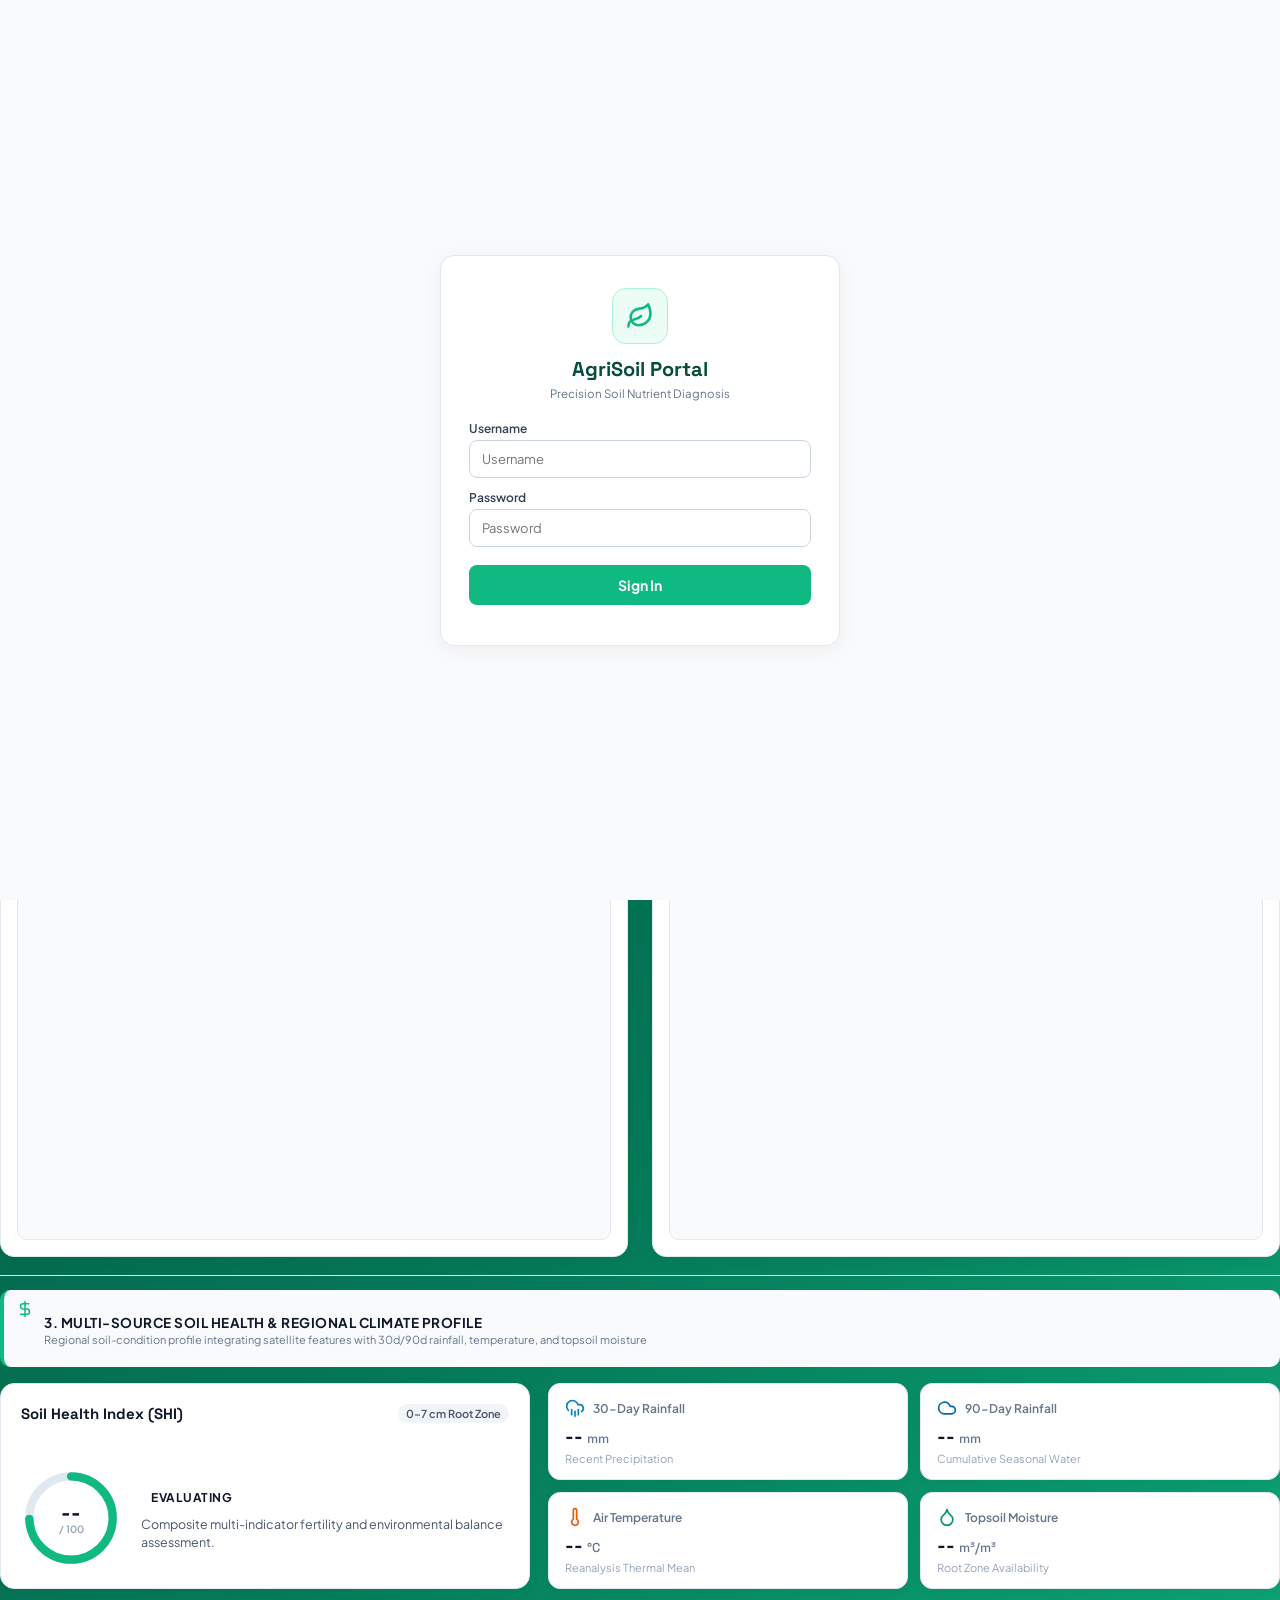
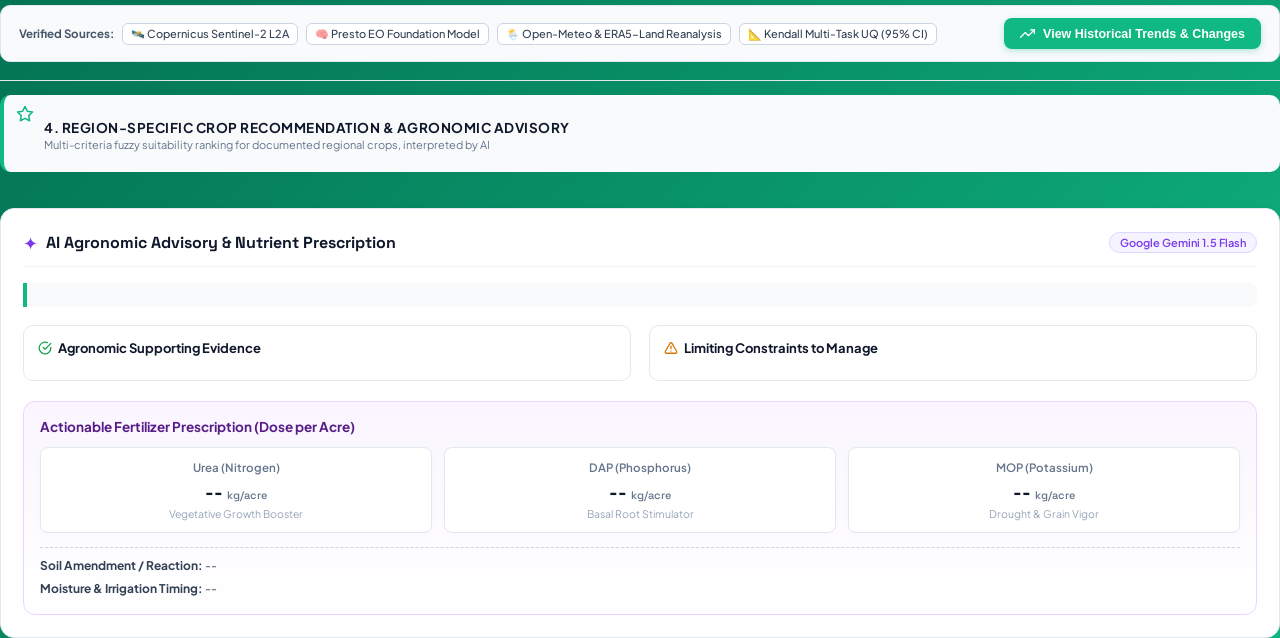
==== commit 3a7098ce: "feat(phase2): implement multi-source climate monitoring, 35-crop recommendation engine, and LLM advi" ====
--- a/capstone/frontend/index.html
+++ b/capstone/frontend/index.html
@@ -368,6 +368,7 @@
                         <div class="nut-val" id="valPh">-</div>
                         <div class="nut-status" id="statusPh">Optimal</div>
                         <div class="nut-range" id="rangePh">Min: - | Max: -</div>
+                        <div class="nut-ci" id="ciPh">95% CI: -</div>
                     </div>
 
                     <div class="nutrient-card card-n">
@@ -375,6 +376,7 @@
                         <div class="nut-val" id="valN">- <span class="sub-unit">mg/kg</span></div>
                         <div class="nut-status" id="statusN">Optimal</div>
                         <div class="nut-range" id="rangeN">Min: - | Max: -</div>
+                        <div class="nut-ci" id="ciN">95% CI: -</div>
                     </div>
 
                     <div class="nutrient-card card-p">
@@ -382,6 +384,7 @@
                         <div class="nut-val" id="valP">- <span class="sub-unit">mg/kg</span></div>
                         <div class="nut-status" id="statusP">Optimal</div>
                         <div class="nut-range" id="rangeP">Min: - | Max: -</div>
+                        <div class="nut-ci" id="ciP">95% CI: -</div>
                     </div>
 
                     <div class="nutrient-card card-k">
@@ -389,6 +392,7 @@
                         <div class="nut-val" id="valK">- <span class="sub-unit">mg/kg</span></div>
                         <div class="nut-status" id="statusK">Optimal</div>
                         <div class="nut-range" id="rangeK">Min: - | Max: -</div>
+                        <div class="nut-ci" id="ciK">95% CI: -</div>
                     </div>
                 </div>
 
@@ -449,6 +453,198 @@
                 </div>
             </div>
 
+            <!-- 3. SECTION: Multi-Source Regional Soil Health & Climate Monitoring -->
+            <div id="viewSoilHealth" class="results-section-block">
+                <div class="section-badge-header">
+                    <span class="badge-icon">
+                        <svg width="18" height="18" viewBox="0 0 24 24" fill="none" stroke="#10b981" stroke-width="2" stroke-linecap="round" stroke-linejoin="round">
+                            <path d="M12 2v20M17 5H9.5a3.5 3.5 0 0 0 0 7h5a3.5 3.5 0 0 1 0 7H6"/>
+                        </svg>
+                    </span>
+                    <div>
+                        <h4 class="section-title">3. Multi-Source Soil Health &amp; Regional Climate Profile</h4>
+                        <p class="section-subtitle">Regional soil-condition profile integrating satellite features with 30d/90d rainfall, temperature, and topsoil moisture</p>
+                    </div>
+                </div>
+
+                <!-- Soil Health Index Card & Climate Grid -->
+                <div class="shi-climate-container">
+                    <!-- SHI Score Card -->
+                    <div class="shi-score-card">
+                        <div class="shi-card-header">
+                            <h5>Soil Health Index (SHI)</h5>
+                            <span class="topsoil-tag">0–7 cm Root Zone</span>
+                        </div>
+                        <div class="shi-score-display">
+                            <div class="shi-circle-wrap">
+                                <svg class="shi-circle-svg" viewBox="0 0 120 120">
+                                    <circle class="shi-circle-bg" cx="60" cy="60" r="50"/>
+                                    <circle class="shi-circle-fill" id="shiCircleFill" cx="60" cy="60" r="50"/>
+                                </svg>
+                                <div class="shi-circle-content">
+                                    <span class="shi-number" id="valShi">--</span>
+                                    <span class="shi-max">/ 100</span>
+                                </div>
+                            </div>
+                            <div class="shi-info-col">
+                                <div class="shi-tier-badge" id="tierShi">EVALUATING</div>
+                                <p class="shi-desc" id="descShi">Composite multi-indicator fertility and environmental balance assessment.</p>
+                                <div class="shi-trend-quick" id="shiTrendQuick" style="display: none;">
+                                    <span class="trend-icon" id="shiTrendIcon">↑</span>
+                                    <span class="trend-text" id="shiTrendText">Stable Trajectory</span>
+                                </div>
+                            </div>
+                        </div>
+                    </div>
+
+                    <!-- Climate & Moisture 4-Grid -->
+                    <div class="climate-grid">
+                        <div class="climate-card">
+                            <div class="climate-icon-row">
+                                <svg width="20" height="20" viewBox="0 0 24 24" fill="none" stroke="#0284c7" stroke-width="2" stroke-linecap="round" stroke-linejoin="round"><path d="M4 14.899A7 7 0 1 1 15.71 8h1.79a4.5 4.5 0 0 1 2.5 8.242"/><path d="M16 14v6"/><path d="M8 14v6"/><path d="M12 16v6"/></svg>
+                                <span class="climate-label">30-Day Rainfall</span>
+                            </div>
+                            <div class="climate-val" id="valRain30">-- <span class="unit-sm">mm</span></div>
+                            <div class="climate-sub">Recent Precipitation</div>
+                        </div>
+
+                        <div class="climate-card">
+                            <div class="climate-icon-row">
+                                <svg width="20" height="20" viewBox="0 0 24 24" fill="none" stroke="#0369a1" stroke-width="2" stroke-linecap="round" stroke-linejoin="round"><path d="M17.5 19H9a7 7 0 1 1 6.71-9h1.79a4.5 4.5 0 1 1 0 9Z"/></svg>
+                                <span class="climate-label">90-Day Rainfall</span>
+                            </div>
+                            <div class="climate-val" id="valRain90">-- <span class="unit-sm">mm</span></div>
+                            <div class="climate-sub">Cumulative Seasonal Water</div>
+                        </div>
+
+                        <div class="climate-card">
+                            <div class="climate-icon-row">
+                                <svg width="20" height="20" viewBox="0 0 24 24" fill="none" stroke="#ea580c" stroke-width="2" stroke-linecap="round" stroke-linejoin="round"><path d="M14 4v10.54a4 4 0 1 1-4 0V4a2 2 0 0 1 4 0Z"/></svg>
+                                <span class="climate-label">Air Temperature</span>
+                            </div>
+                            <div class="climate-val" id="valTemp">-- <span class="unit-sm">°C</span></div>
+                            <div class="climate-sub" id="subTemp">Reanalysis Thermal Mean</div>
+                        </div>
+
+                        <div class="climate-card">
+                            <div class="climate-icon-row">
+                                <svg width="20" height="20" viewBox="0 0 24 24" fill="none" stroke="#059669" stroke-width="2" stroke-linecap="round" stroke-linejoin="round"><path d="M12 22a7 7 0 0 0 7-7c0-2-1-3.9-3-5.5s-3.5-4-4-6.5c-.5 2.5-2 4.9-4 6.5C6 11.1 5 13 5 15a7 7 0 0 0 7 7z"/></svg>
+                                <span class="climate-label">Topsoil Moisture</span>
+                            </div>
+                            <div class="climate-val" id="valMoisture">-- <span class="unit-sm">m³/m³</span></div>
+                            <div class="climate-sub" id="statusMoisture">Root Zone Availability</div>
+                        </div>
+                    </div>
+                </div>
+
+                <!-- Sources Strip & Temporal Trend Button -->
+                <div class="shi-bottom-row">
+                    <div class="data-sources-strip">
+                        <span class="sources-title">Verified Sources:</span>
+                        <span class="source-tag">🛰️ Copernicus Sentinel-2 L2A</span>
+                        <span class="source-tag">🧠 Presto EO Foundation Model</span>
+                        <span class="source-tag">🌦️ Open-Meteo &amp; ERA5-Land Reanalysis</span>
+                        <span class="source-tag">📐 Kendall Multi-Task UQ (95% CI)</span>
+                    </div>
+                    <button type="button" class="btn btn-trend-action" id="btnOpenTrends" onclick="openTrendsModal()">
+                        <svg width="15" height="15" viewBox="0 0 24 24" fill="none" stroke="currentColor" stroke-width="2" stroke-linecap="round" stroke-linejoin="round"><polyline points="23 6 13.5 15.5 8.5 10.5 1 18"/><polyline points="17 6 23 6 23 12"/></svg>
+                        <span>View Historical Trends &amp; Changes</span>
+                    </button>
+                </div>
+            </div>
+
+            <!-- 4. SECTION: Region-Specific Crop Recommendation & LLM Advisory -->
+            <div id="viewCropRec" class="results-section-block">
+                <div class="section-badge-header">
+                    <span class="badge-icon">
+                        <svg width="18" height="18" viewBox="0 0 24 24" fill="none" stroke="#10b981" stroke-width="2" stroke-linecap="round" stroke-linejoin="round">
+                            <polygon points="12 2 15.09 8.26 22 9.27 17 14.14 18.18 21.02 12 17.77 5.82 21.02 7 14.14 2 9.27 8.91 8.26 12 2"/>
+                        </svg>
+                    </span>
+                    <div>
+                        <h4 class="section-title">4. Region-Specific Crop Recommendation &amp; Agronomic Advisory</h4>
+                        <p class="section-subtitle">Multi-criteria fuzzy suitability ranking for documented regional crops, interpreted by AI</p>
+                    </div>
+                </div>
+
+                <!-- Top 5 Ranked Regional Crops Grid -->
+                <div class="crops-ranking-grid" id="cropsRankingGrid">
+                    <!-- Populated dynamically via JS -->
+                </div>
+
+                <!-- LLM Agronomic Explanation Card -->
+                <div class="advisory-panel">
+                    <div class="advisory-panel-header">
+                        <div class="advisory-title-group">
+                            <span class="ai-sparkle">✦</span>
+                            <h5>AI Agronomic Advisory &amp; Nutrient Prescription</h5>
+                        </div>
+                        <span class="ai-engine-tag" id="aiEngineTag">Google Gemini 1.5 Flash</span>
+                    </div>
+
+                    <!-- Executive Summary -->
+                    <div class="advisory-exec-summary" id="advisorySummary">
+                        <!-- Populated via JS -->
+                    </div>
+
+                    <!-- Two-Column Evidence & Constraints -->
+                    <div class="advisory-two-col">
+                        <!-- Column 1: Scientific Supporting Evidence -->
+                        <div class="advisory-col evidence-col">
+                            <h6>
+                                <svg width="14" height="14" viewBox="0 0 24 24" fill="none" stroke="#16a34a" stroke-width="2.2" stroke-linecap="round" stroke-linejoin="round"><path d="M22 11.08V12a10 10 0 1 1-5.93-9.14"/><polyline points="22 4 12 14.01 9 11.01"/></svg>
+                                Agronomic Supporting Evidence
+                            </h6>
+                            <ul class="advisory-list" id="advisoryEvidence">
+                                <!-- Populated via JS -->
+                            </ul>
+                        </div>
+
+                        <!-- Column 2: Soil & Climate Constraints -->
+                        <div class="advisory-col constraints-col">
+                            <h6>
+                                <svg width="14" height="14" viewBox="0 0 24 24" fill="none" stroke="#d97706" stroke-width="2.2" stroke-linecap="round" stroke-linejoin="round"><path d="m21.73 18-8-14a2 2 0 0 0-3.48 0l-8 14A2 2 0 0 0 4 21h16a2 2 0 0 0 1.73-3Z"/><line x1="12" y1="9" x2="12" y2="13"/><line x1="12" y1="17" x2="12.01" y2="17"/></svg>
+                                Limiting Constraints to Manage
+                            </h6>
+                            <ul class="advisory-list" id="advisoryConstraints">
+                                <!-- Populated via JS -->
+                            </ul>
+                        </div>
+                    </div>
+
+                    <!-- Precision Fertilizer Prescription & Schedule -->
+                    <div class="fertilizer-box">
+                        <h6 class="fertilizer-title">Actionable Fertilizer Prescription (Dose per Acre)</h6>
+                        <div class="fertilizer-doses-grid">
+                            <div class="fert-dose-card">
+                                <span class="fert-name">Urea (Nitrogen)</span>
+                                <div class="fert-amount" id="fertUrea">-- <span class="fert-unit">kg/acre</span></div>
+                                <span class="fert-sub" id="fertUreaNote">Vegetative Growth Booster</span>
+                            </div>
+                            <div class="fert-dose-card">
+                                <span class="fert-name">DAP (Phosphorus)</span>
+                                <div class="fert-amount" id="fertDap">-- <span class="fert-unit">kg/acre</span></div>
+                                <span class="fert-sub" id="fertDapNote">Basal Root Stimulator</span>
+                            </div>
+                            <div class="fert-dose-card">
+                                <span class="fert-name">MOP (Potassium)</span>
+                                <div class="fert-amount" id="fertMop">-- <span class="fert-unit">kg/acre</span></div>
+                                <span class="fert-sub" id="fertMopNote">Drought &amp; Grain Vigor</span>
+                            </div>
+                        </div>
+
+                        <div class="advisory-action-notes">
+                            <div class="action-note-item" id="noteAmendments">
+                                <strong>Soil Amendment / Reaction:</strong> <span id="textAmendments">--</span>
+                            </div>
+                            <div class="action-note-item" id="noteIrrigation">
+                                <strong>Moisture &amp; Irrigation Timing:</strong> <span id="textIrrigation">--</span>
+                            </div>
+                        </div>
+                    </div>
+                </div>
+            </div>
+
         </section>
 
     </div>
@@ -476,6 +672,26 @@
         </div>
     </div>
 
+    <!-- Historical Soil Trends Modal -->
+    <div id="trendsModal" class="fullscreen-modal" style="display: none;">
+        <div class="fullscreen-modal-backdrop" onclick="closeTrendsModal()"></div>
+        <div class="trends-modal-content">
+            <div class="trends-modal-header">
+                <div>
+                    <h3 id="trendsModalTitle">Temporal Soil Health Trajectory</h3>
+                    <p class="trends-modal-subtitle">Tracking change over time across historical satellite assessments</p>
+                </div>
+                <button type="button" class="btn-modal-close" onclick="closeTrendsModal()" title="Close (Esc)">
+                    <svg width="13" height="13" viewBox="0 0 24 24" fill="none" stroke="currentColor" stroke-width="2" stroke-linecap="round" stroke-linejoin="round"><line x1="18" y1="6" x2="6" y2="18"/><line x1="6" y1="6" x2="18" y2="18"/></svg>
+                    <span>Close</span>
+                </button>
+            </div>
+            <div class="trends-modal-body" id="trendsModalBody">
+                <div class="trends-loading">Loading historical trend data...</div>
+            </div>
+        </div>
+    </div>
+
     <!-- Leaflet JS -->
     <script src="https://unpkg.com/leaflet@1.9.4/dist/leaflet.js" integrity="sha256-20nQCchB9co0qIjJZRGuk2/Z9VM+kNiyxNV1lvTlZBo=" crossorigin=""></script>
     
--- a/capstone/frontend/style.css
+++ b/capstone/frontend/style.css
@@ -1368,4 +1368,674 @@
     .full-results-section {
         padding: 20px 14px 60px 14px;
     }
-}
+    .shi-climate-container {
+        flex-direction: column;
+    }
+    .advisory-two-col {
+        grid-template-columns: 1fr;
+    }
+    .fertilizer-doses-grid {
+        grid-template-columns: 1fr;
+    }
+}
+
+/* ==========================================================================
+   Phase 2 Deliverables: Multi-Source Soil Health, UQ & Crop Recommender Styles
+   ========================================================================== */
+
+/* Uncertainty Quantification Badges */
+.nut-ci {
+    margin-top: 8px;
+    padding: 5px 8px;
+    background: rgba(241, 245, 249, 0.95);
+    border-radius: 6px;
+    font-size: 11px;
+    color: #475569;
+    display: flex;
+    align-items: center;
+    justify-content: space-between;
+    gap: 4px;
+    border: 1px solid #e2e8f0;
+}
+.ci-pill {
+    background: #e0f2fe;
+    color: #0369a1;
+    font-weight: 700;
+    padding: 2px 6px;
+    border-radius: 4px;
+    font-size: 10px;
+}
+
+/* Phase 2: Section 3 Soil Health & Climate */
+.shi-climate-container {
+    display: flex;
+    gap: 18px;
+    margin-top: 16px;
+    margin-bottom: 16px;
+}
+.shi-score-card {
+    flex: 1;
+    background: #ffffff;
+    border-radius: 14px;
+    padding: 20px;
+    border: 1px solid var(--border-color);
+    box-shadow: 0 4px 14px rgba(0, 0, 0, 0.04);
+    display: flex;
+    flex-direction: column;
+    justify-content: space-between;
+}
+.shi-card-header {
+    display: flex;
+    justify-content: space-between;
+    align-items: center;
+    margin-bottom: 12px;
+}
+.shi-card-header h5 {
+    font-family: var(--font-heading);
+    font-size: 15px;
+    font-weight: 700;
+    color: #0f172a;
+}
+.topsoil-tag {
+    font-size: 11px;
+    background: #f1f5f9;
+    color: #475569;
+    padding: 3px 8px;
+    border-radius: 12px;
+    font-weight: 600;
+}
+.shi-score-display {
+    display: flex;
+    align-items: center;
+    gap: 20px;
+}
+.shi-circle-wrap {
+    position: relative;
+    width: 100px;
+    height: 100px;
+    flex-shrink: 0;
+}
+.shi-circle-svg {
+    width: 100%;
+    height: 100%;
+    transform: rotate(-90deg);
+}
+.shi-circle-bg {
+    fill: none;
+    stroke: #e2e8f0;
+    stroke-width: 10;
+}
+.shi-circle-fill {
+    fill: none;
+    stroke: #10b981;
+    stroke-width: 10;
+    stroke-linecap: round;
+    stroke-dasharray: 314.16 314.16;
+    stroke-dashoffset: 80;
+    transition: stroke-dashoffset 1s ease-in-out, stroke 0.5s ease;
+}
+.shi-circle-content {
+    position: absolute;
+    inset: 0;
+    display: flex;
+    flex-direction: column;
+    align-items: center;
+    justify-content: center;
+}
+.shi-number {
+    font-family: var(--font-heading);
+    font-size: 22px;
+    font-weight: 800;
+    color: #0f172a;
+    line-height: 1;
+}
+.shi-max {
+    font-size: 10px;
+    color: #94a3b8;
+    font-weight: 600;
+}
+.shi-info-col {
+    display: flex;
+    flex-direction: column;
+    gap: 6px;
+}
+.shi-tier-badge {
+    align-self: flex-start;
+    padding: 4px 10px;
+    border-radius: 6px;
+    font-size: 12px;
+    font-weight: 700;
+    letter-spacing: 0.5px;
+    text-transform: uppercase;
+}
+.tier-optimal, .tier-excellent {
+    background: #ecfdf5;
+    color: #059669;
+    border: 1px solid #a7f3d0;
+}
+.tier-moderate, .tier-good {
+    background: #fffbeb;
+    color: #d97706;
+    border: 1px solid #fde68a;
+}
+.tier-degraded, .tier-mod {
+    background: #fef2f2;
+    color: #dc2626;
+    border: 1px solid #fecaca;
+}
+.shi-desc {
+    font-size: 12.5px;
+    color: #475569;
+    line-height: 1.45;
+}
+
+/* Climate Grid */
+.climate-grid {
+    flex: 1.5;
+    display: grid;
+    grid-template-columns: repeat(2, 1fr);
+    gap: 12px;
+}
+.climate-card {
+    background: #ffffff;
+    border: 1px solid var(--border-color);
+    border-radius: 12px;
+    padding: 14px 16px;
+    box-shadow: 0 4px 12px rgba(0, 0, 0, 0.03);
+    display: flex;
+    flex-direction: column;
+    justify-content: space-between;
+}
+.climate-icon-row {
+    display: flex;
+    align-items: center;
+    gap: 8px;
+    margin-bottom: 6px;
+}
+.climate-label {
+    font-size: 12px;
+    font-weight: 600;
+    color: #64748b;
+}
+.climate-val {
+    font-family: var(--font-heading);
+    font-size: 20px;
+    font-weight: 700;
+    color: #0f172a;
+    line-height: 1.2;
+}
+.unit-sm {
+    font-size: 13px;
+    font-weight: 500;
+    color: #64748b;
+}
+.climate-sub {
+    font-size: 11px;
+    color: #94a3b8;
+    margin-top: 4px;
+}
+
+/* Bottom Strip & Trend Button */
+.shi-bottom-row {
+    display: flex;
+    align-items: center;
+    justify-content: space-between;
+    flex-wrap: wrap;
+    gap: 12px;
+    padding: 12px 18px;
+    background: #f8fafc;
+    border-radius: 10px;
+    border: 1px solid #e2e8f0;
+}
+.data-sources-strip {
+    display: flex;
+    align-items: center;
+    gap: 8px;
+    flex-wrap: wrap;
+}
+.sources-title {
+    font-size: 11.5px;
+    font-weight: 700;
+    color: #475569;
+}
+.source-tag {
+    font-size: 11px;
+    background: #ffffff;
+    border: 1px solid #cbd5e1;
+    color: #334155;
+    padding: 3px 8px;
+    border-radius: 6px;
+    font-weight: 500;
+}
+.btn-trend-action {
+    display: inline-flex;
+    align-items: center;
+    gap: 8px;
+    padding: 8px 16px;
+    background: #10b981;
+    color: #ffffff;
+    font-size: 12.5px;
+    font-weight: 600;
+    border-radius: 8px;
+    border: none;
+    cursor: pointer;
+    transition: all 0.2s ease;
+    box-shadow: 0 2px 6px rgba(16, 185, 129, 0.3);
+}
+.btn-trend-action:hover {
+    background: #059669;
+    transform: translateY(-1px);
+}
+
+/* Phase 2: Section 4 Crop Recommendation */
+.crops-ranking-grid {
+    display: grid;
+    grid-template-columns: repeat(auto-fit, minmax(220px, 1fr));
+    gap: 14px;
+    margin-top: 16px;
+    margin-bottom: 20px;
+}
+.crop-rank-card {
+    background: #ffffff;
+    border: 1px solid var(--border-color);
+    border-radius: 12px;
+    padding: 14px;
+    box-shadow: 0 3px 10px rgba(0, 0, 0, 0.03);
+    display: flex;
+    flex-direction: column;
+    justify-content: space-between;
+    transition: transform 0.2s ease, box-shadow 0.2s ease;
+}
+.crop-rank-card:hover {
+    transform: translateY(-2px);
+    box-shadow: 0 8px 20px rgba(0, 0, 0, 0.06);
+}
+.crop-rank-card.primary-pick {
+    border: 2px solid #10b981;
+    background: linear-gradient(180deg, #f0fdf4 0%, #ffffff 60%);
+    box-shadow: 0 6px 18px rgba(16, 185, 129, 0.12);
+}
+.crop-card-top {
+    display: flex;
+    justify-content: space-between;
+    align-items: center;
+    margin-bottom: 8px;
+}
+.crop-rank-badge {
+    font-size: 10.5px;
+    font-weight: 700;
+    padding: 2px 8px;
+    border-radius: 6px;
+    background: #f1f5f9;
+    color: #475569;
+}
+.badge-gold {
+    background: #fef08a;
+    color: #854d0e;
+    border: 1px solid #facc15;
+}
+.crop-category-pill {
+    font-size: 10.5px;
+    color: #64748b;
+    font-weight: 500;
+}
+.crop-title-group {
+    margin-bottom: 10px;
+}
+.crop-name {
+    font-family: var(--font-heading);
+    font-size: 15px;
+    font-weight: 700;
+    color: #0f172a;
+    line-height: 1.25;
+}
+.crop-scientific {
+    font-size: 11px;
+    color: #64748b;
+    font-style: italic;
+}
+.crop-match-meter {
+    margin-bottom: 12px;
+}
+.match-bar-track {
+    width: 100%;
+    height: 7px;
+    background: #e2e8f0;
+    border-radius: 4px;
+    overflow: hidden;
+    margin-bottom: 4px;
+}
+.match-bar-fill {
+    height: 100%;
+    background: linear-gradient(90deg, #10b981, #059669);
+    border-radius: 4px;
+    transition: width 0.8s ease;
+}
+.match-score-row {
+    display: flex;
+    justify-content: space-between;
+    align-items: center;
+    font-size: 11.5px;
+}
+.match-suit-label {
+    font-weight: 700;
+    font-size: 10.5px;
+    text-transform: uppercase;
+}
+.match-pct {
+    font-weight: 800;
+    color: #0f172a;
+}
+.crop-specs-grid {
+    display: grid;
+    grid-template-columns: repeat(2, 1fr);
+    gap: 6px;
+    padding-top: 10px;
+    border-top: 1px dashed #e2e8f0;
+}
+.spec-item {
+    display: flex;
+    flex-direction: column;
+}
+.spec-k {
+    font-size: 10px;
+    color: #94a3b8;
+    text-transform: uppercase;
+    font-weight: 600;
+}
+.spec-v {
+    font-size: 11.5px;
+    font-weight: 600;
+    color: #334155;
+}
+
+/* LLM Advisory Panel */
+.advisory-panel {
+    background: #ffffff;
+    border: 1px solid var(--border-color);
+    border-radius: 14px;
+    padding: 22px;
+    box-shadow: 0 4px 18px rgba(0, 0, 0, 0.04);
+}
+.advisory-panel-header {
+    display: flex;
+    justify-content: space-between;
+    align-items: center;
+    margin-bottom: 16px;
+    padding-bottom: 12px;
+    border-bottom: 1px solid #f1f5f9;
+}
+.advisory-title-group {
+    display: flex;
+    align-items: center;
+    gap: 8px;
+}
+.ai-sparkle {
+    color: #7c3aed;
+    font-size: 18px;
+}
+.advisory-panel-header h5 {
+    font-family: var(--font-heading);
+    font-size: 16px;
+    font-weight: 700;
+    color: #0f172a;
+}
+.ai-engine-tag {
+    font-size: 11px;
+    background: #f5f3ff;
+    color: #7c3aed;
+    border: 1px solid #ddd6fe;
+    padding: 3px 10px;
+    border-radius: 12px;
+    font-weight: 600;
+}
+.advisory-exec-summary {
+    background: #f8fafc;
+    border-left: 4px solid #10b981;
+    padding: 12px 16px;
+    border-radius: 0 8px 8px 0;
+    font-size: 13.5px;
+    line-height: 1.5;
+    color: #1e293b;
+    margin-bottom: 18px;
+}
+.advisory-two-col {
+    display: grid;
+    grid-template-columns: repeat(2, 1fr);
+    gap: 18px;
+    margin-bottom: 20px;
+}
+.advisory-col {
+    background: #ffffff;
+    border: 1px solid #e2e8f0;
+    border-radius: 10px;
+    padding: 14px;
+}
+.advisory-col h6 {
+    display: flex;
+    align-items: center;
+    gap: 6px;
+    font-size: 13px;
+    font-weight: 700;
+    color: #0f172a;
+    margin-bottom: 10px;
+}
+.advisory-list {
+    list-style: none;
+    padding: 0;
+    margin: 0;
+    display: flex;
+    flex-direction: column;
+    gap: 8px;
+}
+.advisory-list li {
+    font-size: 12.5px;
+    color: #334155;
+    line-height: 1.45;
+    position: relative;
+    padding-left: 18px;
+}
+.evidence-col .advisory-list li::before {
+    content: "✓";
+    position: absolute;
+    left: 0;
+    color: #16a34a;
+    font-weight: 800;
+}
+.constraints-col .advisory-list li::before {
+    content: "!";
+    position: absolute;
+    left: 2px;
+    color: #d97706;
+    font-weight: 800;
+}
+
+/* Fertilizer Prescription Box */
+.fertilizer-box {
+    background: linear-gradient(180deg, #faf5ff 0%, #ffffff 100%);
+    border: 1px solid #e9d5ff;
+    border-radius: 12px;
+    padding: 16px;
+}
+.fertilizer-title {
+    font-size: 13.5px;
+    font-weight: 700;
+    color: #581c87;
+    margin-bottom: 12px;
+}
+.fertilizer-doses-grid {
+    display: grid;
+    grid-template-columns: repeat(3, 1fr);
+    gap: 12px;
+    margin-bottom: 14px;
+}
+.fert-dose-card {
+    background: #ffffff;
+    border: 1px solid #e2e8f0;
+    border-radius: 8px;
+    padding: 12px;
+    text-align: center;
+    box-shadow: 0 2px 6px rgba(0,0,0,0.02);
+}
+.fert-name {
+    font-size: 11.5px;
+    font-weight: 600;
+    color: #64748b;
+    display: block;
+    margin-bottom: 4px;
+}
+.fert-amount {
+    font-family: var(--font-heading);
+    font-size: 20px;
+    font-weight: 800;
+    color: #0f172a;
+}
+.fert-unit {
+    font-size: 11px;
+    font-weight: 500;
+    color: #64748b;
+}
+.fert-sub {
+    font-size: 10.5px;
+    color: #94a3b8;
+    margin-top: 2px;
+    display: block;
+}
+.advisory-action-notes {
+    display: flex;
+    flex-direction: column;
+    gap: 6px;
+    padding-top: 10px;
+    border-top: 1px dashed #cbd5e1;
+}
+.action-note-item {
+    font-size: 12px;
+    color: #334155;
+    line-height: 1.4;
+}
+
+/* Trends Modal Styles */
+.trends-modal-content {
+    background: #ffffff;
+    border-radius: 16px;
+    width: 90%;
+    max-width: 820px;
+    max-height: 85vh;
+    overflow-y: auto;
+    position: relative;
+    z-index: 1001;
+    padding: 24px;
+    box-shadow: 0 20px 40px rgba(0,0,0,0.25);
+    display: flex;
+    flex-direction: column;
+    gap: 18px;
+}
+.trends-modal-header {
+    display: flex;
+    justify-content: space-between;
+    align-items: flex-start;
+    border-bottom: 1px solid #f1f5f9;
+    padding-bottom: 12px;
+}
+.trends-modal-header h3 {
+    font-family: var(--font-heading);
+    font-size: 18px;
+    font-weight: 700;
+    color: #0f172a;
+}
+.trends-modal-subtitle {
+    font-size: 12.5px;
+    color: #64748b;
+    margin-top: 2px;
+}
+.trends-deltas-panel {
+    background: #f8fafc;
+    border: 1px solid #e2e8f0;
+    border-radius: 10px;
+    padding: 14px;
+}
+.deltas-title {
+    font-size: 12px;
+    font-weight: 700;
+    color: #475569;
+    margin-bottom: 10px;
+    text-transform: uppercase;
+}
+.deltas-grid {
+    display: grid;
+    grid-template-columns: repeat(auto-fit, minmax(130px, 1fr));
+    gap: 10px;
+}
+.delta-card {
+    background: #ffffff;
+    border: 1px solid #e2e8f0;
+    border-radius: 8px;
+    padding: 10px;
+    display: flex;
+    flex-direction: column;
+    gap: 4px;
+}
+.d-label {
+    font-size: 11px;
+    font-weight: 600;
+    color: #64748b;
+}
+.trend-delta-pill {
+    font-size: 11px;
+    font-weight: 700;
+    padding: 3px 8px;
+    border-radius: 6px;
+    display: inline-block;
+}
+.trends-table-wrap {
+    margin-top: 10px;
+}
+.history-table-title {
+    font-size: 13px;
+    font-weight: 700;
+    color: #0f172a;
+    margin-bottom: 8px;
+}
+.trends-history-table {
+    width: 100%;
+    border-collapse: collapse;
+    font-size: 12px;
+}
+.trends-history-table th {
+    background: #f1f5f9;
+    color: #475569;
+    font-weight: 700;
+    text-align: left;
+    padding: 8px 10px;
+    border-bottom: 1px solid #e2e8f0;
+}
+.trends-history-table td {
+    padding: 8px 10px;
+    border-bottom: 1px solid #f1f5f9;
+    color: #334155;
+}
+.row-latest {
+    background: #f0fdf4;
+}
+.badge-curr {
+    background: #10b981;
+    color: #ffffff;
+    font-size: 9.5px;
+    font-weight: 700;
+    padding: 2px 5px;
+    border-radius: 4px;
+    margin-left: 6px;
+}
+.table-shi-badge {
+    background: #ecfdf5;
+    color: #059669;
+    font-weight: 700;
+    padding: 2px 6px;
+    border-radius: 4px;
+}
+.trends-loading, .trends-empty-state, .trends-error {
+    text-align: center;
+    padding: 30px;
+    color: #64748b;
+    font-size: 13px;
+}
